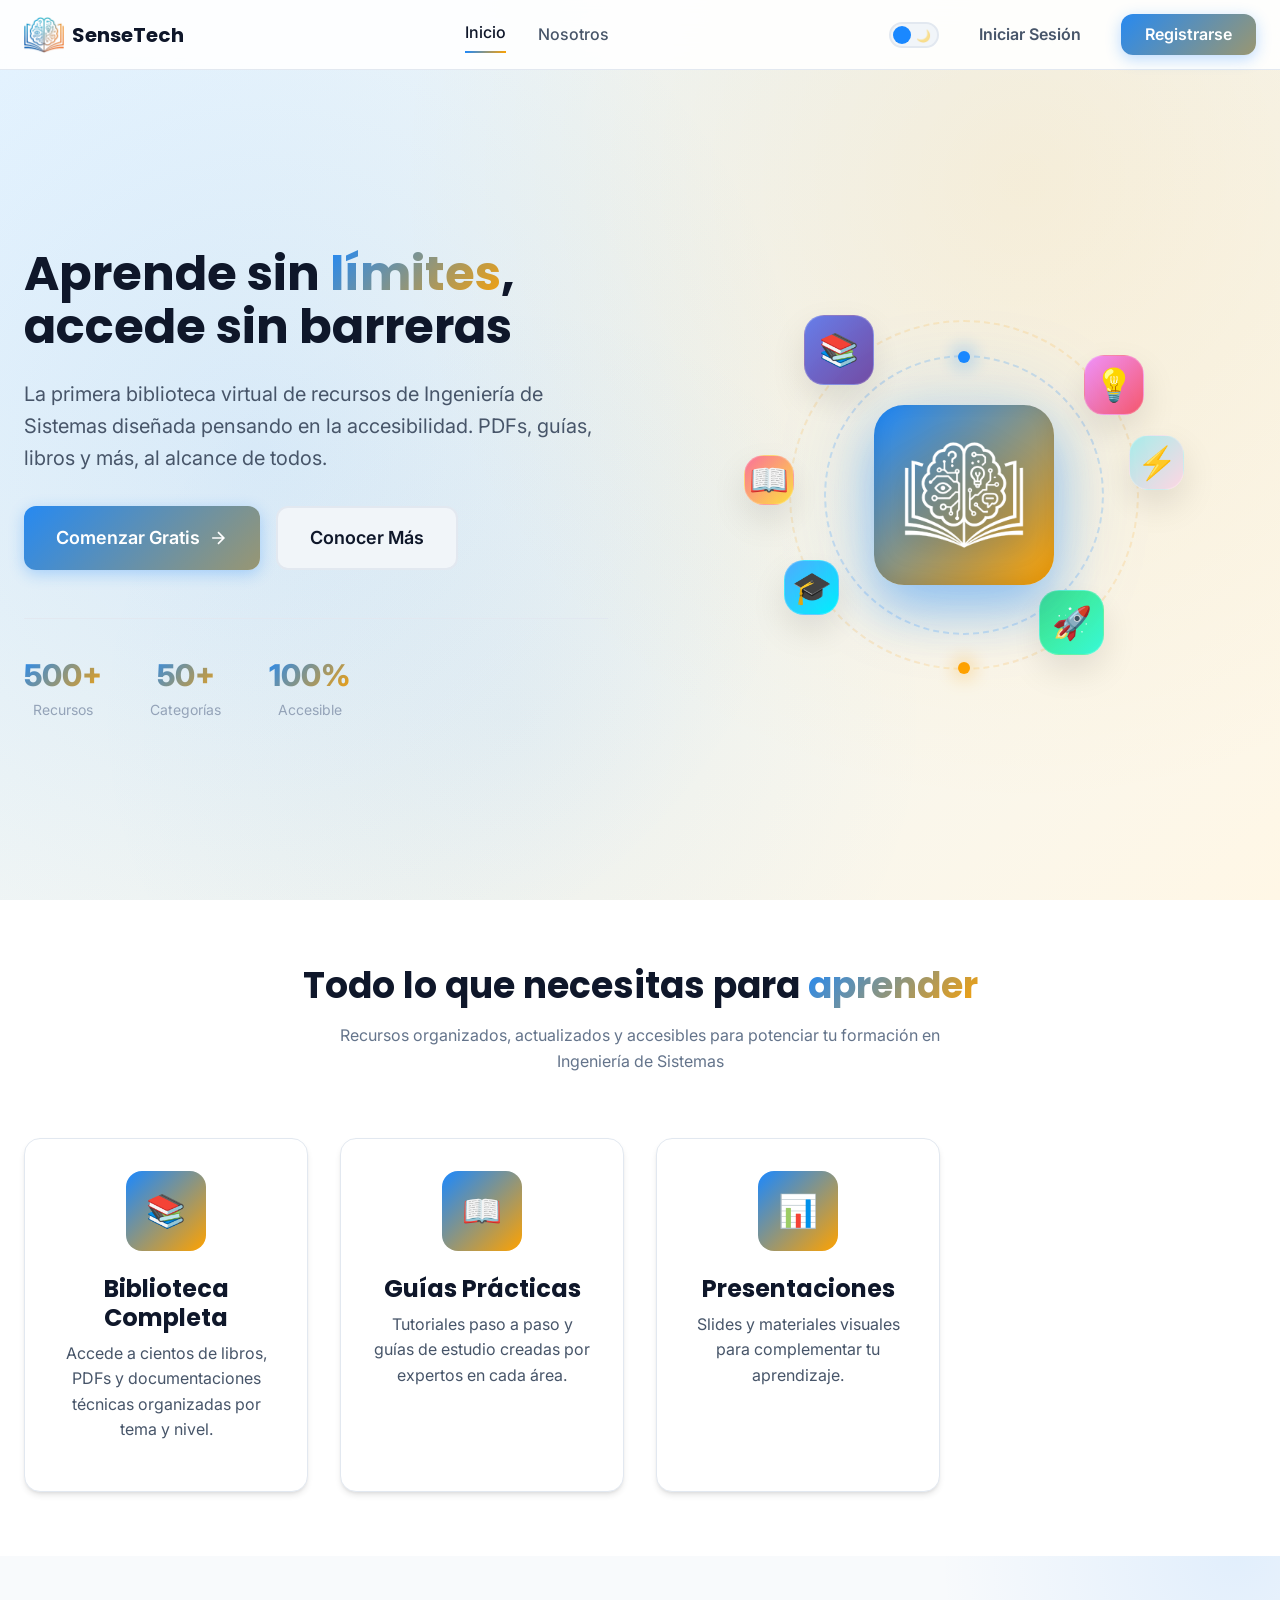
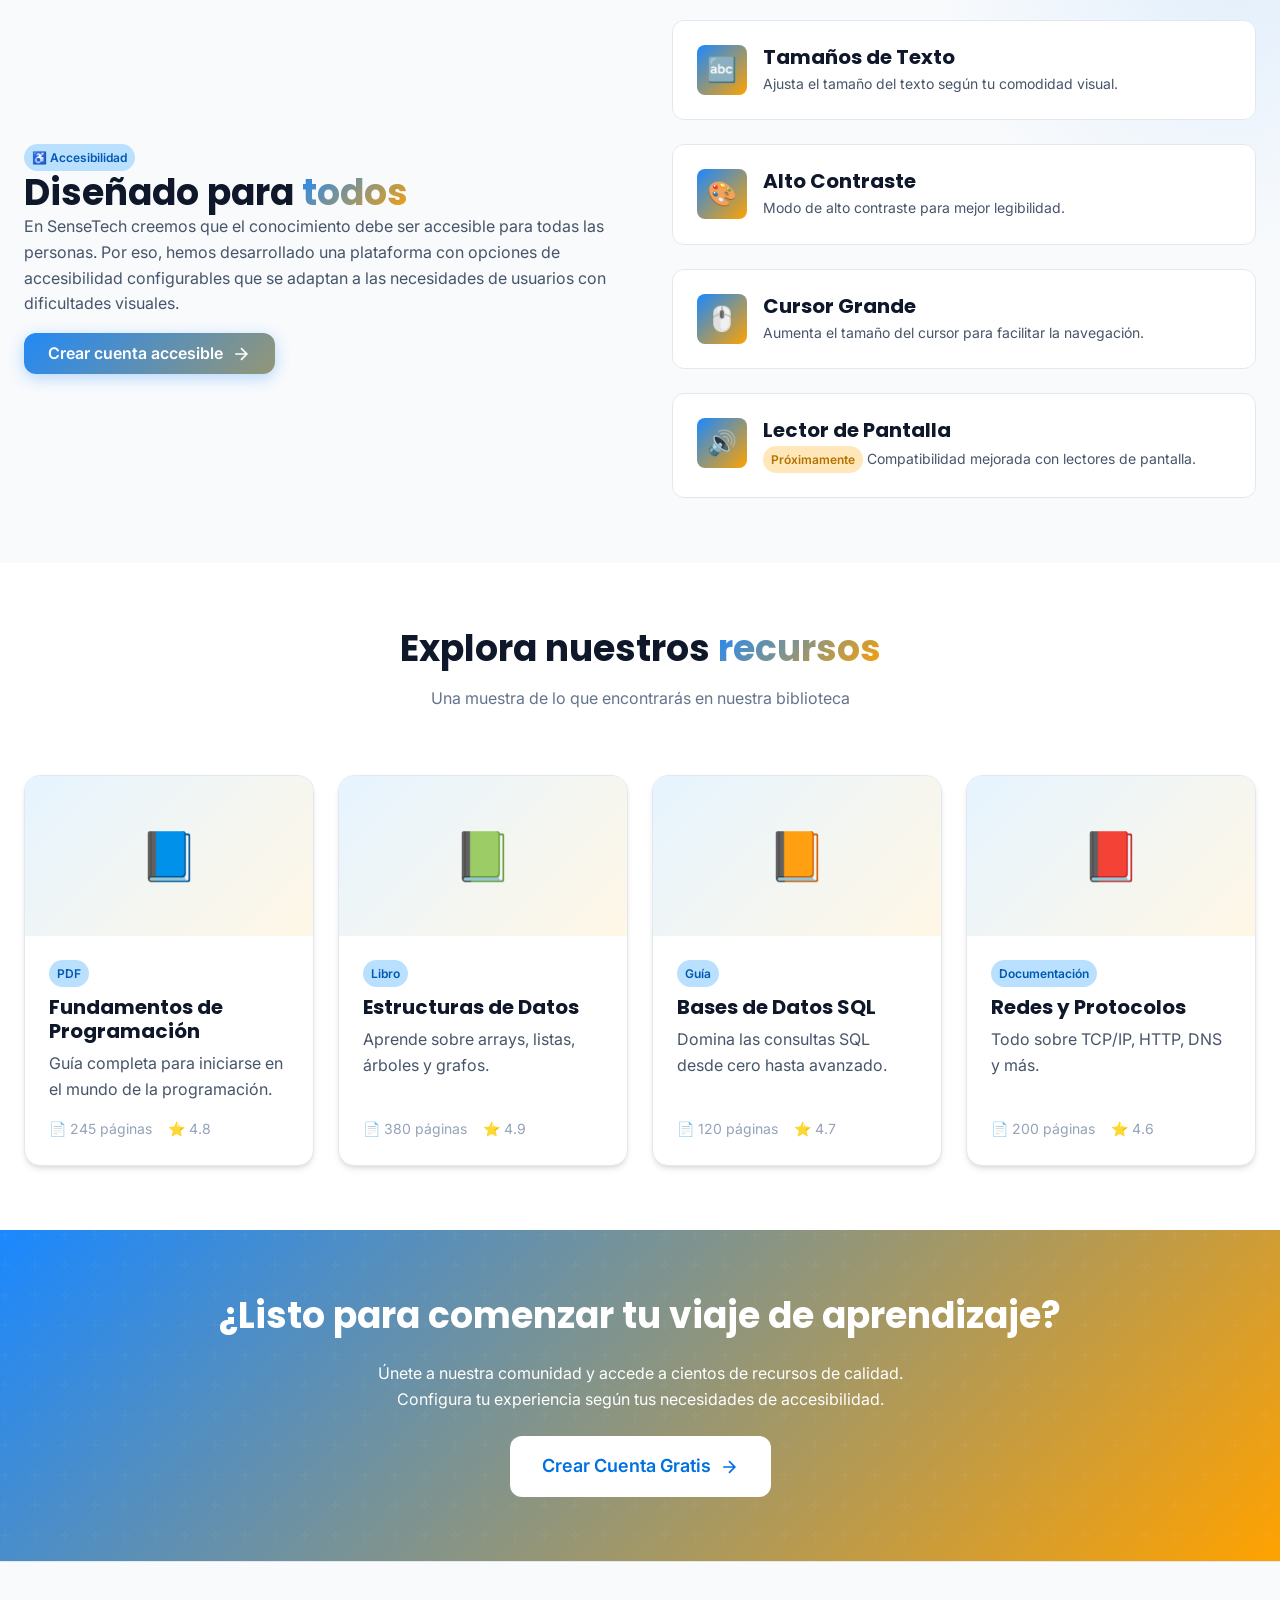
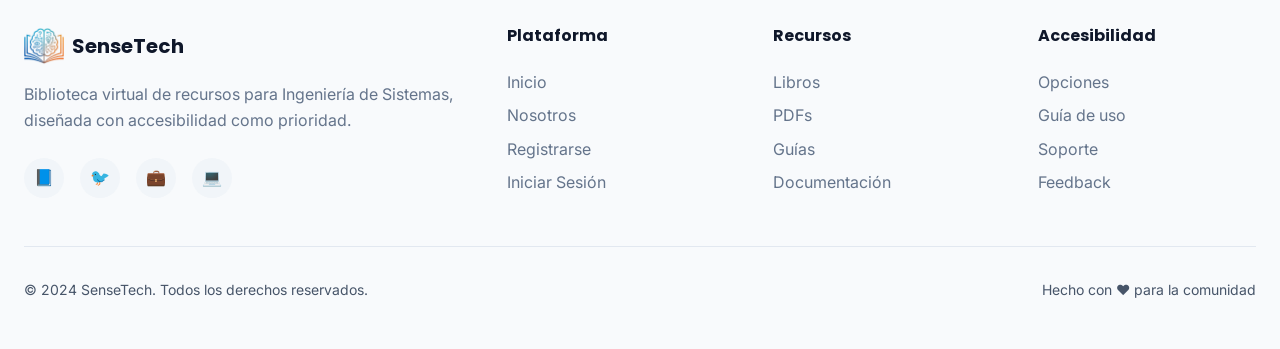
==== index.html @ a90701b6 "Opa" ====
<!DOCTYPE html>
<html lang="es" data-theme="light">
<head>
  <meta charset="UTF-8">
  <meta name="viewport" content="width=device-width, initial-scale=1.0">
  <meta name="description" content="SenseTech - Biblioteca virtual de recursos para Ingeniería de Sistemas con enfoque en accesibilidad">
  <title>SenseTech - Biblioteca Virtual Accesible</title>
  <link rel="icon" type="image/png" href="icon.png">
  <link rel="stylesheet" href="css/variables.css">
  <link rel="stylesheet" href="css/base.css">
  <link rel="stylesheet" href="css/components.css">
  <link rel="stylesheet" href="css/navbar.css">
  <link rel="stylesheet" href="css/animations.css">
  <link rel="stylesheet" href="css/pages.css">
</head>
<body>
  <!-- Skip Link for Accessibility -->
  <a href="#main-content" class="skip-link">Saltar al contenido principal</a>

  <!-- Navbar -->
  <nav class="navbar" role="navigation" aria-label="Navegación principal">
    <div class="navbar-container">
      <a href="index.html" class="navbar-brand">
        <img src="icon.png" alt="SenseTech Logo">
        <span>SenseTech</span>
      </a>

      <div class="navbar-nav">
        <a href="index.html" class="nav-link active">Inicio</a>
        <a href="about.html" class="nav-link">Nosotros</a>
      </div>

      <div class="navbar-actions">
        <button class="theme-toggle" aria-label="Cambiar tema" title="Cambiar tema">
          <span class="sun-icon">☀️</span>
          <span class="moon-icon">🌙</span>
          <div class="theme-toggle-thumb"></div>
        </button>
        <a href="login.html" class="btn btn-ghost">Iniciar Sesión</a>
        <a href="signup.html" class="btn btn-primary">Registrarse</a>
      </div>

      <button class="mobile-menu-toggle" aria-label="Menú" aria-expanded="false">
        <span></span>
        <span></span>
        <span></span>
      </button>
    </div>
  </nav>

  <!-- Mobile Navigation -->
  <div class="mobile-nav" aria-hidden="true">
    <a href="index.html" class="nav-link active">Inicio</a>
    <a href="about.html" class="nav-link">Nosotros</a>
    <div class="theme-toggle-wrapper">
      <span>Tema</span>
      <button class="theme-toggle" aria-label="Cambiar tema">
        <span class="sun-icon">☀️</span>
        <span class="moon-icon">🌙</span>
        <div class="theme-toggle-thumb"></div>
      </button>
    </div>
    <div class="navbar-actions">
      <a href="login.html" class="btn btn-secondary">Iniciar Sesión</a>
      <a href="signup.html" class="btn btn-primary">Registrarse</a>
    </div>
  </div>

  <!-- Main Content -->
  <main id="main-content">
    <!-- Hero Section -->
    <section class="hero">
      <div class="hero-bg"></div>
      <div class="hero-pattern"></div>
      <div class="container">
        <div class="hero-content">
          <div class="hero-text" data-animate="fade-right" >
            <h1>
              Aprende sin <span class="gradient-text">límites</span>,
              <br>accede sin barreras
            </h1>
            <p class="subtitle">
              La primera biblioteca virtual de recursos de Ingeniería de Sistemas 
              diseñada pensando en la accesibilidad. PDFs, guías, libros y más, 
              al alcance de todos.
            </p>
            <div class="hero-buttons">
              <a href="signup.html" class="btn btn-primary btn-lg">
                Comenzar Gratis
                <svg width="20" height="20" viewBox="0 0 24 24" fill="none" stroke="currentColor" stroke-width="2">
                  <path d="M5 12h14M12 5l7 7-7 7"/>
                </svg>
              </a>
              <a href="about.html" class="btn btn-secondary btn-lg">
                Conocer Más
              </a>
            </div>
            <div class="hero-stats">
              <div class="stat-item" data-animate="fade-up" data-delay="200">
                <div class="stat-number">500+</div>
                <div class="stat-label">Recursos</div>
              </div>
              <div class="stat-item" data-animate="fade-up" data-delay="300">
                <div class="stat-number">50+</div>
                <div class="stat-label">Categorías</div>
              </div>
              <div class="stat-item" data-animate="fade-up" data-delay="400">
                <div class="stat-number">100%</div>
                <div class="stat-label">Accesible</div>
              </div>
            </div>
          </div>
          <div class="hero-image" data-animate="fade-left" style="padding-top: 20px;">
            <!-- Modern 3D Hero Visual -->
            <div class="hero-visual">
              <!-- Orbit Rings -->
              <div class="orbit-ring ring-1">
                <div class="orbit-dot"></div>
              </div>
              <div class="orbit-ring ring-2">
                <div class="orbit-dot"></div>
              </div>
              
              <!-- Floating Elements -->
              <div class="floating-element el-1">📚</div>
              <div class="floating-element el-2">💡</div>
              <div class="floating-element el-3">🎓</div>
              <div class="floating-element el-4">🚀</div>
              <div class="floating-element el-5">📖</div>
              <div class="floating-element el-6">⚡</div>
              
              <!-- Central Element -->
              <div class="hero-center">
                <img src="icon.png" alt="SenseTech">
              </div>
            </div>
          </div>
        </div>
      </div>
    </section>

    <!-- Features Section -->
    <section id="features" class="section" data-section-animate>
      <div class="container">
        <div class="section-header" data-animate="fade-up">
          <h2>Todo lo que necesitas para <span class="gradient-text">aprender</span></h2>
          <p>Recursos organizados, actualizados y accesibles para potenciar tu formación en Ingeniería de Sistemas</p>
        </div>

        <div class="features-grid">
          <div class="card feature-card hover-lift" data-animate="fade-up" data-delay="100">
            <div class="icon-wrapper">📚</div>
            <h4>Biblioteca Completa</h4>
            <p>Accede a cientos de libros, PDFs y documentaciones técnicas organizadas por tema y nivel.</p>
          </div>

          <div class="card feature-card hover-lift" data-animate="fade-up" data-delay="200">
            <div class="icon-wrapper">📖</div>
            <h4>Guías Prácticas</h4>
            <p>Tutoriales paso a paso y guías de estudio creadas por expertos en cada área.</p>
          </div>

          <div class="card feature-card hover-lift" data-animate="fade-up" data-delay="400">
            <div class="icon-wrapper">📊</div>
            <h4>Presentaciones</h4>
            <p>Slides y materiales visuales para complementar tu aprendizaje.</p>
          </div>

          <div class="card feature-card hover-lift" data-animate="fade-up" data-delay="600">
            <div class="icon-wrapper">💾</div>
            <h4>Guarda tu Progreso</h4>
            <p>Marca tus recursos favoritos y continúa donde lo dejaste.</p>
          </div>
        </div>
      </div>
    </section>

    <!-- Accessibility Section -->
    <section id="accessibility" class="section accessibility-section" data-section-animate>
      <div class="container">
        <div class="accessibility-content">
          <div class="accessibility-text" data-animate="fade-right">
            <span class="badge badge-primary">♿ Accesibilidad</span>
            <h2>Diseñado para <span class="gradient-text">todos</span></h2>
            <p>
              En SenseTech creemos que el conocimiento debe ser accesible para todas las personas. 
              Por eso, hemos desarrollado una plataforma con opciones de accesibilidad configurables 
              que se adaptan a las necesidades de usuarios con dificultades visuales.
            </p>
            <a href="signup.html" class="btn btn-primary">
              Crear cuenta accesible
              <svg width="20" height="20" viewBox="0 0 24 24" fill="none" stroke="currentColor" stroke-width="2">
                <path d="M5 12h14M12 5l7 7-7 7"/>
              </svg>
            </a>
          </div>

          <div class="accessibility-features" data-animate="fade-left">
            <div class="accessibility-feature">
              <div class="feature-icon">🔤</div>
              <div>
                <h5>Tamaños de Texto</h5>
                <p>Ajusta el tamaño del texto según tu comodidad visual.</p>
              </div>
            </div>

            <div class="accessibility-feature">
              <div class="feature-icon">🎨</div>
              <div>
                <h5>Alto Contraste</h5>
                <p>Modo de alto contraste para mejor legibilidad.</p>
              </div>
            </div>

            <div class="accessibility-feature">
              <div class="feature-icon">🖱️</div>
              <div>
                <h5>Cursor Grande</h5>
                <p>Aumenta el tamaño del cursor para facilitar la navegación.</p>
              </div>
            </div>

            <div class="accessibility-feature">
              <div class="feature-icon">🔊</div>
              <div>
                <h5>Lector de Pantalla</h5>
                <p><span class="badge badge-coming-soon">Próximamente</span> Compatibilidad mejorada con lectores de pantalla.</p>
              </div>
            </div>
          </div>
        </div>
      </div>
    </section>

    <!-- Resources Preview -->
    <section class="section" data-section-animate>
      <div class="container">
        <div class="section-header" data-animate="fade-up">
          <h2>Explora nuestros <span class="gradient-text">recursos</span></h2>
          <p>Una muestra de lo que encontrarás en nuestra biblioteca</p>
        </div>

        <div class="resources-grid">
          <div class="card resource-card hover-lift" data-animate="fade-up" data-delay="100">
            <div class="resource-image">📘</div>
            <div class="resource-content">
              <span class="resource-type">PDF</span>
              <h5>Fundamentos de Programación</h5>
              <p>Guía completa para iniciarse en el mundo de la programación.</p>
              <div class="resource-meta">
                <span>📄 245 páginas</span>
                <span>⭐ 4.8</span>
              </div>
            </div>
          </div>

          <div class="card resource-card hover-lift" data-animate="fade-up" data-delay="200">
            <div class="resource-image">📗</div>
            <div class="resource-content">
              <span class="resource-type">Libro</span>
              <h5>Estructuras de Datos</h5>
              <p>Aprende sobre arrays, listas, árboles y grafos.</p>
              <div class="resource-meta">
                <span>📄 380 páginas</span>
                <span>⭐ 4.9</span>
              </div>
            </div>
          </div>

          <div class="card resource-card hover-lift" data-animate="fade-up" data-delay="300">
            <div class="resource-image">📙</div>
            <div class="resource-content">
              <span class="resource-type">Guía</span>
              <h5>Bases de Datos SQL</h5>
              <p>Domina las consultas SQL desde cero hasta avanzado.</p>
              <div class="resource-meta">
                <span>📄 120 páginas</span>
                <span>⭐ 4.7</span>
              </div>
            </div>
          </div>

          <div class="card resource-card hover-lift" data-animate="fade-up" data-delay="400">
            <div class="resource-image">📕</div>
            <div class="resource-content">
              <span class="resource-type">Documentación</span>
              <h5>Redes y Protocolos</h5>
              <p>Todo sobre TCP/IP, HTTP, DNS y más.</p>
              <div class="resource-meta">
                <span>📄 200 páginas</span>
                <span>⭐ 4.6</span>
              </div>
            </div>
          </div>
        </div>
      </div>
    </section>

    <!-- CTA Section -->
    <section class="section cta-section" data-section-animate>
      <div class="container" data-animate="scale">
        <h2>¿Listo para comenzar tu viaje de aprendizaje?</h2>
        <p style="max-width: 600px; margin: var(--space-lg) auto;">
          Únete a nuestra comunidad y accede a cientos de recursos de calidad. 
          Configura tu experiencia según tus necesidades de accesibilidad.
        </p>
        <a href="signup.html" class="btn btn-lg" style="background: white; color: var(--primary-600);">
          Crear Cuenta Gratis
          <svg width="20" height="20" viewBox="0 0 24 24" fill="none" stroke="currentColor" stroke-width="2">
            <path d="M5 12h14M12 5l7 7-7 7"/>
          </svg>
        </a>
      </div>
    </section>
  </main>

  <!-- Footer -->
  <footer class="footer">
    <div class="container">
      <div class="footer-grid">
        <div class="footer-about">
          <div class="footer-brand">
            <img src="icon.png" alt="SenseTech">
            <span>SenseTech</span>
          </div>
          <p class="footer-description">
            Biblioteca virtual de recursos para Ingeniería de Sistemas, 
            diseñada con accesibilidad como prioridad.
          </p>
          <div class="social-links">
            <a href="#" aria-label="Facebook">📘</a>
            <a href="#" aria-label="Twitter">🐦</a>
            <a href="#" aria-label="LinkedIn">💼</a>
            <a href="#" aria-label="GitHub">💻</a>
          </div>
        </div>

        <div>
          <h5>Plataforma</h5>
          <div class="footer-links">
            <a href="index.html">Inicio</a>
            <a href="about.html">Nosotros</a>
            <a href="signup.html">Registrarse</a>
            <a href="login.html">Iniciar Sesión</a>
          </div>
        </div>

        <div>
          <h5>Recursos</h5>
          <div class="footer-links">
            <a href="#">Libros</a>
            <a href="#">PDFs</a>
            <a href="#">Guías</a>
            <a href="#">Documentación</a>
          </div>
        </div>

        <div>
          <h5>Accesibilidad</h5>
          <div class="footer-links">
            <a href="#">Opciones</a>
            <a href="#">Guía de uso</a>
            <a href="#">Soporte</a>
            <a href="#">Feedback</a>
          </div>
        </div>
      </div>

      <div class="footer-bottom">
        <p>&copy; 2024 SenseTech. Todos los derechos reservados.</p>
        <p>Hecho con ❤️ para la comunidad</p>
      </div>
    </div>
  </footer>

  <script src="js/main.js"></script>
</body>
</html>
---- css/variables.css ----
/* ========================================
   SenseTech - CSS Variables & Theme System
   ======================================== */

:root {
  /* Primary Colors */
  --primary-50: #e6f4ff;
  --primary-100: #bae0ff;
  --primary-200: #8dcaff;
  --primary-300: #5fb3ff;
  --primary-400: #3a9eff;
  --primary-500: #1a88ff;
  --primary-600: #0070e0;
  --primary-700: #0058b0;
  --primary-800: #004080;
  --primary-900: #002850;

  /* Secondary Colors - Orange/Amber */
  --secondary-50: #fff7e6;
  --secondary-100: #ffe7ba;
  --secondary-200: #ffd68a;
  --secondary-300: #ffc45a;
  --secondary-400: #ffb32a;
  --secondary-500: #ffa200;
  --secondary-600: #d98a00;
  --secondary-700: #b37200;
  --secondary-800: #8c5a00;
  --secondary-900: #664200;

  /* Neutral Colors */
  --gray-50: #f8fafc;
  --gray-100: #f1f5f9;
  --gray-200: #e2e8f0;
  --gray-300: #cbd5e1;
  --gray-400: #94a3b8;
  --gray-500: #64748b;
  --gray-600: #475569;
  --gray-700: #334155;
  --gray-800: #1e293b;
  --gray-900: #0f172a;

  /* Success, Warning, Error */
  --success-500: #22c55e;
  --success-600: #16a34a;
  --warning-500: #f59e0b;
  --warning-600: #d97706;
  --error-500: #ef4444;
  --error-600: #dc2626;

  /* Spacing */
  --space-xs: 0.25rem;
  --space-sm: 0.5rem;
  --space-md: 1rem;
  --space-lg: 1.5rem;
  --space-xl: 2rem;
  --space-2xl: 3rem;
  --space-3xl: 4rem;

  /* Border Radius */
  --radius-sm: 0.375rem;
  --radius-md: 0.5rem;
  --radius-lg: 0.75rem;
  --radius-xl: 1rem;
  --radius-2xl: 1.5rem;
  --radius-full: 9999px;

  /* Shadows */
  --shadow-sm: 0 1px 2px 0 rgb(0 0 0 / 0.05);
  --shadow-md: 0 4px 6px -1px rgb(0 0 0 / 0.1), 0 2px 4px -2px rgb(0 0 0 / 0.1);
  --shadow-lg: 0 10px 15px -3px rgb(0 0 0 / 0.1), 0 4px 6px -4px rgb(0 0 0 / 0.1);
  --shadow-xl: 0 20px 25px -5px rgb(0 0 0 / 0.1), 0 8px 10px -6px rgb(0 0 0 / 0.1);
  --shadow-glow: 0 0 20px rgba(26, 136, 255, 0.3);

  /* Transitions */
  --transition-fast: 150ms ease;
  --transition-base: 250ms ease;
  --transition-slow: 350ms ease;
  --transition-bounce: 500ms cubic-bezier(0.68, -0.55, 0.265, 1.55);

  /* Font Sizes */
  --text-xs: 0.75rem;
  --text-sm: 0.875rem;
  --text-base: 1rem;
  --text-lg: 1.125rem;
  --text-xl: 1.25rem;
  --text-2xl: 1.5rem;
  --text-3xl: 1.875rem;
  --text-4xl: 2.25rem;
  --text-5xl: 3rem;
  --text-6xl: 3.75rem;

  /* Z-Index */
  --z-dropdown: 100;
  --z-sticky: 200;
  --z-modal: 300;
  --z-tooltip: 400;
}

/* Light Theme (Default) */
[data-theme="light"] {
  --bg-primary: #ffffff;
  --bg-secondary: #f8fafc;
  --bg-tertiary: #f1f5f9;
  --bg-card: #ffffff;
  --bg-elevated: #ffffff;
  
  --text-primary: #0f172a;
  --text-secondary: #475569;
  --text-tertiary: #64748b;
  --text-muted: #94a3b8;
  --text-inverse: #ffffff;
  
  --border-color: #e2e8f0;
  --border-hover: #cbd5e1;
  
  --accent-primary: var(--primary-500);
  --accent-secondary: var(--secondary-500);
  
  --navbar-bg: rgba(255, 255, 255, 0.9);
  --card-shadow: var(--shadow-md);
  
  --gradient-hero: linear-gradient(135deg, #e6f4ff 0%, #fff7e6 100%);
  --gradient-accent: linear-gradient(135deg, var(--primary-500) 0%, var(--secondary-500) 100%);
}

/* Dark Theme */
[data-theme="dark"] {
  --bg-primary: #0f172a;
  --bg-secondary: #1e293b;
  --bg-tertiary: #334155;
  --bg-card: #1e293b;
  --bg-elevated: #334155;
  
  --text-primary: #f8fafc;
  --text-secondary: #cbd5e1;
  --text-tertiary: #94a3b8;
  --text-muted: #64748b;
  --text-inverse: #0f172a;
  
  --border-color: #334155;
  --border-hover: #475569;
  
  --accent-primary: var(--primary-400);
  --accent-secondary: var(--secondary-400);
  
  --navbar-bg: rgba(15, 23, 42, 0.95);
  --card-shadow: 0 4px 6px -1px rgb(0 0 0 / 0.3), 0 2px 4px -2px rgb(0 0 0 / 0.3);
  
  --gradient-hero: linear-gradient(135deg, #1e293b 0%, #0f172a 100%);
  --gradient-accent: linear-gradient(135deg, var(--primary-400) 0%, var(--secondary-400) 100%);
}

/* High Contrast Mode */
[data-high-contrast="true"] {
  --text-primary: #000000 !important;
  --text-secondary: #1a1a1a !important;
  --bg-primary: #ffffff !important;
  --bg-secondary: #f0f0f0 !important;
  --border-color: #000000 !important;
  --accent-primary: #0000cc !important;
}

[data-theme="dark"][data-high-contrast="true"] {
  --text-primary: #ffffff !important;
  --text-secondary: #f0f0f0 !important;
  --bg-primary: #000000 !important;
  --bg-secondary: #1a1a1a !important;
  --border-color: #ffffff !important;
  --accent-primary: #66b3ff !important;
}

/* Text Size Modifiers */
[data-text-size="small"] {
  font-size: 14px;
}

[data-text-size="medium"] {
  font-size: 16px;
}

[data-text-size="large"] {
  font-size: 18px;
}

[data-text-size="extra-large"] {
  font-size: 20px;
}

/* Large Cursor */
[data-large-cursor="true"] * {
  cursor: url('data:image/svg+xml,<svg xmlns="http://www.w3.org/2000/svg" width="32" height="32" viewBox="0 0 32 32"><path fill="%23000" stroke="%23fff" stroke-width="1" d="M4 4l20 8-8 4-4 8z"/></svg>') 4 4, auto !important;
}

[data-large-cursor="true"] a,
[data-large-cursor="true"] button,
[data-large-cursor="true"] [role="button"] {
  cursor: url('data:image/svg+xml,<svg xmlns="http://www.w3.org/2000/svg" width="32" height="32" viewBox="0 0 32 32"><path fill="%23000" stroke="%23fff" stroke-width="1" d="M10 6v20l4-4h8z"/></svg>') 10 6, pointer !important;
}
---- css/base.css ----
/* ========================================
   SenseTech - Base Styles & Reset
   ======================================== */

@import url('https://fonts.googleapis.com/css2?family=Inter:wght@300;400;500;600;700;800&family=Poppins:wght@400;500;600;700;800&display=swap');

*, *::before, *::after {
  box-sizing: border-box;
  margin: 0;
  padding: 0;
}

html {
  scroll-behavior: smooth;
  -webkit-text-size-adjust: 100%;
}

body {
  font-family: 'Inter', -apple-system, BlinkMacSystemFont, 'Segoe UI', Roboto, sans-serif;
  background-color: var(--bg-primary);
  color: var(--text-primary);
  line-height: 1.6;
  min-height: 100vh;
  transition: background-color var(--transition-base), color var(--transition-base);
  overflow-x: hidden;
}

h1, h2, h3, h4, h5, h6 {
  font-family: 'Poppins', sans-serif;
  font-weight: 700;
  line-height: 1.2;
  color: var(--text-primary);
}

h1 { font-size: var(--text-5xl); }
h2 { font-size: var(--text-4xl); }
h3 { font-size: var(--text-3xl); }
h4 { font-size: var(--text-2xl); }
h5 { font-size: var(--text-xl); }
h6 { font-size: var(--text-lg); }

p {
  color: var(--text-secondary);
  margin-bottom: var(--space-md);
}

a {
  color: var(--accent-primary);
  text-decoration: none;
  transition: color var(--transition-fast);
}

a:hover {
  color: var(--primary-600);
}

img {
  max-width: 100%;
  height: auto;
  display: block;
}

button {
  font-family: inherit;
  cursor: pointer;
  border: none;
  background: none;
}

input, textarea, select {
  font-family: inherit;
  font-size: inherit;
}

ul, ol {
  list-style: none;
}

/* Focus Styles for Accessibility */
:focus-visible {
  outline: 3px solid var(--accent-primary);
  outline-offset: 2px;
}

/* Skip Link for Accessibility */
.skip-link {
  position: absolute;
  top: -100%;
  left: 50%;
  transform: translateX(-50%);
  background: var(--accent-primary);
  color: var(--text-inverse);
  padding: var(--space-sm) var(--space-lg);
  border-radius: var(--radius-md);
  z-index: 9999;
  transition: top var(--transition-fast);
}

.skip-link:focus {
  top: var(--space-md);
}

/* Container */
.container {
  width: 100%;
  max-width: 1280px;
  margin: 0 auto;
  padding: 0 var(--space-lg);
}

.container-sm {
  max-width: 640px;
}

.container-md {
  max-width: 768px;
}

.container-lg {
  max-width: 1024px;
}

/* Section Spacing */
.section {
  padding: var(--space-3xl) 0;
}

.section-header {
  text-align: center;
  margin-bottom: var(--space-3xl);
}

.section-header h2 {
  margin-bottom: var(--space-md);
}

.section-header p {
  max-width: 600px;
  margin: 0 auto;
  color: var(--text-tertiary);
}

/* Gradient Text */
.gradient-text {
  background: var(--gradient-accent);
  -webkit-background-clip: text;
  -webkit-text-fill-color: transparent;
  background-clip: text;
}

/* Screen Reader Only */
.sr-only {
  position: absolute;
  width: 1px;
  height: 1px;
  padding: 0;
  margin: -1px;
  overflow: hidden;
  clip: rect(0, 0, 0, 0);
  white-space: nowrap;
  border: 0;
}

/* Selection */
::selection {
  background: var(--primary-200);
  color: var(--primary-900);
}

[data-theme="dark"] ::selection {
  background: var(--primary-700);
  color: var(--primary-100);
}

/* Scrollbar */
::-webkit-scrollbar {
  width: 10px;
  height: 10px;
}

::-webkit-scrollbar-track {
  background: var(--bg-secondary);
}

::-webkit-scrollbar-thumb {
  background: var(--gray-400);
  border-radius: var(--radius-full);
}

::-webkit-scrollbar-thumb:hover {
  background: var(--gray-500);
}

/* Responsive Typography */
@media (max-width: 768px) {
  h1 { font-size: var(--text-4xl); }
  h2 { font-size: var(--text-3xl); }
  h3 { font-size: var(--text-2xl); }
  h4 { font-size: var(--text-xl); }
  
  .section {
    padding: var(--space-2xl) 0;
  }
}

@media (max-width: 480px) {
  h1 { font-size: var(--text-3xl); }
  h2 { font-size: var(--text-2xl); }
  h3 { font-size: var(--text-xl); }
  
  .container {
    padding: 0 var(--space-md);
  }
}
---- css/components.css ----
/* ========================================
   SenseTech - UI Components
   ======================================== */

/* ===== BUTTONS ===== */
.btn {
  display: inline-flex;
  align-items: center;
  justify-content: center;
  gap: var(--space-sm);
  padding: var(--space-sm) var(--space-lg);
  font-size: var(--text-base);
  font-weight: 600;
  border-radius: var(--radius-lg);
  transition: all 0.3s ease;
  position: relative;
  overflow: hidden;
}

.btn::before {
  content: '';
  position: absolute;
  top: 50%;
  left: 50%;
  width: 0;
  height: 0;
  background: rgba(255, 255, 255, 0.2);
  border-radius: 50%;
  transform: translate(-50%, -50%);
  transition: width 0.6s, height 0.6s;
}

.btn:hover::before {
  width: 300px;
  height: 300px;
}

.btn-primary {
  background: var(--gradient-accent);
  color: white;
  box-shadow: 0 4px 15px rgba(26, 136, 255, 0.3);
  background-size: 200% 200%;
  background-position: 0% 50%;
}

.btn-primary:hover {
  transform: translateY(-3px);
  box-shadow: 0 8px 20px rgba(26, 136, 255, 0.4);
}

.btn-secondary {
  background: var(--bg-tertiary);
  color: var(--text-primary);
  border: 2px solid var(--border-color);
}

.btn-secondary:hover {
  border-color: var(--accent-primary);
  color: var(--accent-primary);
  background: var(--bg-secondary);
  transform: translateY(-3px);
  box-shadow: 0 8px 20px rgba(0, 0, 0, 0.1);
}

.btn-outline {
  background: transparent;
  color: var(--accent-primary);
  border: 2px solid var(--accent-primary);
}

.btn-outline:hover {
  background: var(--accent-primary);
  color: white;
  transform: translateY(-3px);
  box-shadow: 0 8px 20px rgba(26, 136, 255, 0.3);
}

.btn-ghost {
  background: transparent;
  color: var(--text-secondary);
}

.btn-ghost:hover {
  background: var(--bg-tertiary);
  color: var(--text-primary);
  transform: translateY(-2px);
}

.btn-lg {
  padding: var(--space-md) var(--space-xl);
  font-size: var(--text-lg);
}

.btn-sm {
  padding: var(--space-xs) var(--space-md);
  font-size: var(--text-sm);
}

.btn-icon {
  width: 44px;
  height: 44px;
  padding: 0;
  border-radius: var(--radius-full);
}

/* ===== CARDS ===== */
.card {
  background: var(--bg-card);
  border-radius: var(--radius-xl);
  border: 1px solid var(--border-color);
  box-shadow: var(--card-shadow);
  overflow: hidden;
  transition: all 0.3s ease;
}

.card:hover {
  transform: translateY(-6px);
  box-shadow: var(--shadow-xl);
  border-color: var(--accent-primary);
}

.card-body {
  padding: var(--space-lg);
}

.card-header {
  padding: var(--space-lg);
  border-bottom: 1px solid var(--border-color);
}

.card-footer {
  padding: var(--space-lg);
  border-top: 1px solid var(--border-color);
  background: var(--bg-secondary);
}

/* Feature Card */
.feature-card {
  text-align: center;
  padding: var(--space-xl);
}

.feature-card .icon-wrapper {
  width: 80px;
  height: 80px;
  margin: 0 auto var(--space-lg);
  background: var(--gradient-accent);
  border-radius: var(--radius-xl);
  display: flex;
  align-items: center;
  justify-content: center;
  font-size: 2rem;
  color: white;
  transition: transform var(--transition-bounce);
}

.feature-card:hover .icon-wrapper {
  transform: scale(1.15) rotate(8deg);
  box-shadow: 0 10px 30px rgba(26, 136, 255, 0.4);
}

.feature-card h4 {
  margin-bottom: var(--space-sm);
}

/* Resource Card */
.resource-card {
  display: flex;
  flex-direction: column;
}

.resource-card .resource-image {
  height: 160px;
  background: var(--gradient-hero);
  display: flex;
  align-items: center;
  justify-content: center;
  font-size: 3rem;
}

.resource-card .resource-content {
  padding: var(--space-lg);
  flex: 1;
  display: flex;
  flex-direction: column;
}

.resource-card .resource-type {
  display: inline-block;
  padding: var(--space-xs) var(--space-sm);
  background: var(--primary-100);
  color: var(--primary-700);
  font-size: var(--text-xs);
  font-weight: 600;
  border-radius: var(--radius-full);
  margin-bottom: var(--space-sm);
  width: fit-content;
}

[data-theme="dark"] .resource-card .resource-type {
  background: var(--primary-900);
  color: var(--primary-300);
}

.resource-card h5 {
  margin-bottom: var(--space-sm);
}

.resource-card .resource-meta {
  margin-top: auto;
  display: flex;
  align-items: center;
  gap: var(--space-md);
  color: var(--text-muted);
  font-size: var(--text-sm);
}

/* ===== FORMS ===== */
.form-group {
  margin-bottom: var(--space-lg);
}

.form-label {
  display: block;
  margin-bottom: var(--space-sm);
  font-weight: 500;
  color: var(--text-primary);
}

.form-input {
  width: 100%;
  padding: var(--space-md);
  background: var(--bg-secondary);
  border: 2px solid var(--border-color);
  border-radius: var(--radius-lg);
  color: var(--text-primary);
  font-size: var(--text-base);
  transition: all var(--transition-fast);
}

.form-input:focus {
  outline: none;
  border-color: var(--accent-primary);
  box-shadow: 0 0 0 4px rgba(26, 136, 255, 0.1);
}

.form-input::placeholder {
  color: var(--text-muted);
}

.form-input.error {
  border-color: var(--error-500);
}

.form-error {
  color: var(--error-500);
  font-size: var(--text-sm);
  margin-top: var(--space-xs);
  display: flex;
  align-items: center;
  gap: var(--space-xs);
}

.form-success {
  color: var(--success-500);
  font-size: var(--text-sm);
  margin-top: var(--space-xs);
}

/* Password Input */
.password-wrapper {
  position: relative;
}

.password-toggle {
  position: absolute;
  right: var(--space-md);
  top: 50%;
  transform: translateY(-50%);
  color: var(--text-muted);
  cursor: pointer;
  transition: color var(--transition-fast);
}

.password-toggle:hover {
  color: var(--text-primary);
}

/* Checkbox & Radio */
.form-check {
  display: flex;
  align-items: flex-start;
  gap: var(--space-sm);
  cursor: pointer;
}

.form-check input {
  width: 20px;
  height: 20px;
  accent-color: var(--accent-primary);
  cursor: pointer;
}

.form-check label {
  cursor: pointer;
  color: var(--text-secondary);
}

/* Toggle Switch */
.toggle-switch {
  position: relative;
  width: 52px;
  height: 28px;
}

.toggle-switch input {
  opacity: 0;
  width: 0;
  height: 0;
}

.toggle-slider {
  position: absolute;
  cursor: pointer;
  top: 0;
  left: 0;
  right: 0;
  bottom: 0;
  background: var(--gray-300);
  border-radius: var(--radius-full);
  transition: var(--transition-base);
}

.toggle-slider::before {
  content: '';
  position: absolute;
  height: 22px;
  width: 22px;
  left: 3px;
  bottom: 3px;
  background: white;
  border-radius: 50%;
  transition: var(--transition-base);
  box-shadow: var(--shadow-sm);
}

.toggle-switch input:checked + .toggle-slider {
  background: var(--accent-primary);
}

.toggle-switch input:checked + .toggle-slider::before {
  transform: translateX(24px);
}

/* ===== BADGES ===== */
.badge {
  display: inline-flex;
  align-items: center;
  padding: var(--space-xs) var(--space-sm);
  font-size: var(--text-xs);
  font-weight: 600;
  border-radius: var(--radius-full);
}

.badge-primary {
  background: var(--primary-100);
  color: var(--primary-700);
}

.badge-success {
  background: rgba(34, 197, 94, 0.1);
  color: var(--success-600);
}

.badge-warning {
  background: rgba(245, 158, 11, 0.1);
  color: var(--warning-600);
}

.badge-coming-soon {
  background: var(--secondary-100);
  color: var(--secondary-700);
}

[data-theme="dark"] .badge-primary {
  background: var(--primary-900);
  color: var(--primary-300);
}

/* ===== PROGRESS BAR ===== */
.progress-bar {
  height: 8px;
  background: var(--bg-tertiary);
  border-radius: var(--radius-full);
  overflow: hidden;
}

.progress-fill {
  height: 100%;
  background: var(--gradient-accent);
  border-radius: var(--radius-full);
  transition: width var(--transition-slow);
}

/* ===== AVATAR ===== */
.avatar {
  width: 40px;
  height: 40px;
  border-radius: var(--radius-full);
  display: flex;
  align-items: center;
  justify-content: center;
  font-weight: 600;
  font-size: var(--text-base);
  background: var(--gradient-accent);
  color: white;
  overflow: hidden;
}

.avatar img {
  width: 100%;
  height: 100%;
  object-fit: cover;
}

.avatar-lg {
  width: 80px;
  height: 80px;
  font-size: var(--text-2xl);
}

.avatar-xl {
  width: 120px;
  height: 120px;
  font-size: var(--text-4xl);
}

/* ===== DROPDOWN ===== */
.dropdown {
  position: relative;
}

.dropdown-menu {
  position: absolute;
  top: calc(100% + var(--space-sm));
  right: 0;
  min-width: 200px;
  background: var(--bg-card);
  border: 1px solid var(--border-color);
  border-radius: var(--radius-lg);
  box-shadow: var(--shadow-xl);
  opacity: 0;
  visibility: hidden;
  transform: translateY(-10px);
  transition: all var(--transition-fast);
  z-index: var(--z-dropdown);
}

.dropdown.active .dropdown-menu {
  opacity: 1;
  visibility: visible;
  transform: translateY(0);
}

.dropdown-item {
  display: flex;
  align-items: center;
  gap: var(--space-sm);
  padding: var(--space-sm) var(--space-md);
  color: var(--text-secondary);
  transition: all var(--transition-fast);
}

.dropdown-item:hover {
  background: var(--bg-tertiary);
  color: var(--text-primary);
}

.dropdown-divider {
  height: 1px;
  background: var(--border-color);
  margin: var(--space-xs) 0;
}

/* ===== TABS ===== */
.tabs {
  display: flex;
  gap: var(--space-xs);
  border-bottom: 2px solid var(--border-color);
  margin-bottom: var(--space-xl);
}

.tab-btn {
  padding: var(--space-md) var(--space-lg);
  font-weight: 500;
  color: var(--text-tertiary);
  border-bottom: 2px solid transparent;
  margin-bottom: -2px;
  transition: all var(--transition-fast);
}

.tab-btn:hover {
  color: var(--text-primary);
}

.tab-btn.active {
  color: var(--accent-primary);
  border-bottom-color: var(--accent-primary);
}

.tab-content {
  display: none;
}

.tab-content.active {
  display: block;
  animation: fadeIn 0.3s ease;
}

/* ===== ALERTS ===== */
.alert {
  padding: var(--space-md) var(--space-lg);
  border-radius: var(--radius-lg);
  display: flex;
  align-items: flex-start;
  gap: var(--space-md);
  margin-bottom: var(--space-md);
}

.alert-info {
  background: var(--primary-50);
  color: var(--primary-700);
  border: 1px solid var(--primary-200);
}

.alert-success {
  background: rgba(34, 197, 94, 0.1);
  color: var(--success-600);
  border: 1px solid rgba(34, 197, 94, 0.2);
}

.alert-error {
  background: rgba(239, 68, 68, 0.1);
  color: var(--error-600);
  border: 1px solid rgba(239, 68, 68, 0.2);
}

[data-theme="dark"] .alert-info {
  background: rgba(26, 136, 255, 0.1);
  color: var(--primary-300);
}

/* ===== MODAL ===== */
.modal-overlay {
  position: fixed;
  top: 0;
  left: 0;
  width: 100%;
  height: 100%;
  background: rgba(0, 0, 0, 0.5);
  backdrop-filter: blur(4px);
  display: flex;
  align-items: center;
  justify-content: center;
  opacity: 0;
  visibility: hidden;
  transition: all var(--transition-base);
  z-index: var(--z-modal);
}

.modal-overlay.active {
  opacity: 1;
  visibility: visible;
}

.modal {
  background: var(--bg-card);
  border-radius: var(--radius-xl);
  max-width: 500px;
  width: 90%;
  max-height: 90vh;
  overflow-y: auto;
  transform: scale(0.9);
  transition: transform var(--transition-base);
}

.modal-overlay.active .modal {
  transform: scale(1);
}

.modal-header {
  padding: var(--space-lg);
  border-bottom: 1px solid var(--border-color);
  display: flex;
  align-items: center;
  justify-content: space-between;
}

.modal-body {
  padding: var(--space-lg);
}

.modal-footer {
  padding: var(--space-lg);
  border-top: 1px solid var(--border-color);
  display: flex;
  justify-content: flex-end;
  gap: var(--space-sm);
}
---- css/navbar.css ----
/* ========================================
   SenseTech - Navbar Styles
   ======================================== */

.navbar {
  position: fixed;
  top: 0;
  left: 0;
  right: 0;
  height: 70px;
  background: var(--navbar-bg);
  backdrop-filter: blur(20px);
  border-bottom: 1px solid var(--border-color);
  z-index: var(--z-sticky);
  transition: all var(--transition-base);
}

.navbar.scrolled {
  box-shadow: var(--shadow-md);
}

.navbar-container {
  max-width: 1280px;
  margin: 0 auto;
  padding: 0 var(--space-lg);
  height: 100%;
  display: flex;
  align-items: center;
  justify-content: space-between;
}

/* Logo */
.navbar-brand {
  display: flex;
  align-items: center;
  gap: var(--space-sm);
  font-family: 'Poppins', sans-serif;
  font-weight: 700;
  font-size: var(--text-xl);
  color: var(--text-primary);
  transition: transform var(--transition-fast);
}

.navbar-brand:hover {
  transform: scale(1.02);
  color: var(--text-primary);
}

.navbar-brand img {
  width: 40px;
  height: 40px;
  object-fit: contain;
}

/* Nav Links */
.navbar-nav {
  display: flex;
  align-items: center;
  gap: var(--space-xl);
}

.nav-link {
  position: relative;
  font-weight: 500;
  color: var(--text-secondary);
  padding: var(--space-sm) 0;
  transition: color 0.4s ease, transform 0.3s ease;
}

.nav-link::after {
  content: '';
  position: absolute;
  bottom: 0;
  left: 50%;
  width: 0;
  height: 2px;
  background: var(--gradient-accent);
  transition: width 0.4s cubic-bezier(0.25, 0.46, 0.45, 0.94), left 0.4s cubic-bezier(0.25, 0.46, 0.45, 0.94);
}

.nav-link:hover,
.nav-link.active {
  color: var(--text-primary);
  transform: translateY(-2px);
}

.nav-link:hover::after,
.nav-link.active::after {
  width: 100%;
  left: 0;
}

/* Navbar Actions */
.navbar-actions {
  display: flex;
  align-items: center;
  gap: var(--space-md);
}

/* Theme Toggle */
.theme-toggle {
  position: relative;
  width: 50px;
  height: 26px;
  background: var(--bg-tertiary);
  border-radius: var(--radius-full);
  cursor: pointer;
  transition: all 0.4s cubic-bezier(0.25, 0.46, 0.45, 0.94);
  border: 2px solid var(--border-color);
}

.theme-toggle:hover {
  border-color: var(--accent-primary);
  transform: scale(1.08);
  box-shadow: 0 4px 15px rgba(26, 136, 255, 0.2);
}

.theme-toggle-thumb {
  position: absolute;
  top: 2px;
  left: 2px;
  width: 18px;
  height: 18px;
  background: var(--accent-primary);
  border-radius: 50%;
  transition: transform 0.5s cubic-bezier(0.68, -0.55, 0.265, 1.55);
  display: flex;
  align-items: center;
  justify-content: center;
  font-size: 10px;
  color: white;
}

[data-theme="dark"] .theme-toggle-thumb {
  transform: translateX(24px);
}

.theme-toggle .sun-icon,
.theme-toggle .moon-icon {
  position: absolute;
  top: 50%;
  transform: translateY(-50%);
  font-size: 12px;
  transition: opacity var(--transition-fast);
}

.theme-toggle .sun-icon {
  left: 6px;
  opacity: 0.5;
}

.theme-toggle .moon-icon {
  right: 6px;
  opacity: 0.5;
}

[data-theme="light"] .theme-toggle .sun-icon {
  opacity: 1;
}

[data-theme="dark"] .theme-toggle .moon-icon {
  opacity: 1;
}

/* User Menu */
.user-menu {
  position: relative;
}

.user-menu-trigger {
  display: flex;
  align-items: center;
  gap: var(--space-sm);
  padding: var(--space-xs);
  border-radius: var(--radius-full);
  cursor: pointer;
  transition: all 0.4s cubic-bezier(0.25, 0.46, 0.45, 0.94);
}

.user-menu-trigger:hover {
  background: var(--bg-tertiary);
  transform: scale(1.05);
}

.user-menu-trigger .avatar {
  width: 36px;
  height: 36px;
  font-size: var(--text-sm);
}

.user-menu-dropdown {
  position: absolute;
  top: calc(100% + var(--space-sm));
  right: 0;
  min-width: 220px;
  background: var(--bg-card);
  border: 1px solid var(--border-color);
  border-radius: var(--radius-lg);
  box-shadow: var(--shadow-xl);
  opacity: 0;
  visibility: hidden;
  transform: translateY(-10px) scale(0.95);
  transition: all var(--transition-fast);
  z-index: var(--z-dropdown);
  overflow: hidden;
}

.user-menu.active .user-menu-dropdown {
  opacity: 1;
  visibility: visible;
  transform: translateY(0) scale(1);
}

.user-menu-header {
  padding: var(--space-md);
  border-bottom: 1px solid var(--border-color);
  background: var(--bg-secondary);
}

.user-menu-header .user-name {
  font-weight: 600;
  color: var(--text-primary);
}

.user-menu-header .user-email {
  font-size: var(--text-sm);
  color: var(--text-muted);
}

.user-menu-item {
  display: flex;
  align-items: center;
  gap: var(--space-sm);
  padding: var(--space-sm) var(--space-md);
  color: var(--text-secondary);
  transition: all 0.35s cubic-bezier(0.25, 0.46, 0.45, 0.94);
  width: 100%;
  text-align: left;
}

.user-menu-item:hover {
  background: var(--bg-tertiary);
  color: var(--text-primary);
  padding-left: calc(var(--space-md) + 8px);
}

.user-menu-item.danger {
  color: var(--error-500);
}

.user-menu-item.danger:hover {
  background: rgba(239, 68, 68, 0.1);
}

.user-menu-divider {
  height: 1px;
  background: var(--border-color);
  margin: var(--space-xs) 0;
}

/* Mobile Menu */
.mobile-menu-toggle {
  display: none;
  flex-direction: column;
  gap: 5px;
  padding: var(--space-sm);
  cursor: pointer;
}

.mobile-menu-toggle span {
  display: block;
  width: 24px;
  height: 2px;
  background: var(--text-primary);
  border-radius: 2px;
  transition: all var(--transition-fast);
}

.mobile-menu-toggle.active span:nth-child(1) {
  transform: rotate(45deg) translate(5px, 5px);
}

.mobile-menu-toggle.active span:nth-child(2) {
  opacity: 0;
}

.mobile-menu-toggle.active span:nth-child(3) {
  transform: rotate(-45deg) translate(5px, -5px);
}

/* Mobile Navigation */
.mobile-nav {
  display: none;
  position: fixed;
  top: 70px;
  left: 0;
  right: 0;
  bottom: 0;
  background: var(--bg-primary);
  padding: var(--space-lg);
  transform: translateX(100%);
  transition: transform var(--transition-base);
  z-index: var(--z-sticky);
  overflow-y: auto;
}

.mobile-nav.active {
  transform: translateX(0);
}

.mobile-nav .nav-link {
  display: block;
  padding: var(--space-md) 0;
  font-size: var(--text-lg);
  border-bottom: 1px solid var(--border-color);
}

.mobile-nav .navbar-actions {
  margin-top: var(--space-xl);
  flex-direction: column;
  align-items: stretch;
}

.mobile-nav .btn {
  width: 100%;
  justify-content: center;
}

/* Responsive */
@media (max-width: 768px) {
  .navbar-nav {
    display: none;
  }
  
  .navbar-actions {
    display: none;
  }
  
  .mobile-menu-toggle {
    display: flex;
  }
  
  .mobile-nav {
    display: block;
  }
  
  .mobile-nav .theme-toggle-wrapper {
    display: flex;
    align-items: center;
    justify-content: space-between;
    padding: var(--space-md) 0;
    border-bottom: 1px solid var(--border-color);
  }
}
---- css/animations.css ----
/* ========================================
   SenseTech - Animations & Effects
   ======================================== */

/* ===== KEYFRAMES ===== */
@keyframes fadeIn {
  from {
    opacity: 0;
  }
  to {
    opacity: 1;
  }
}

@keyframes fadeInUp {
  from {
    opacity: 0;
    transform: translateY(30px);
  }
  to {
    opacity: 1;
    transform: translateY(0);
  }
}

@keyframes fadeInDown {
  from {
    opacity: 0;
    transform: translateY(-30px);
  }
  to {
    opacity: 1;
    transform: translateY(0);
  }
}

@keyframes fadeInLeft {
  from {
    opacity: 0;
    transform: translateX(-30px);
  }
  to {
    opacity: 1;
    transform: translateX(0);
  }
}

@keyframes fadeInRight {
  from {
    opacity: 0;
    transform: translateX(30px);
  }
  to {
    opacity: 1;
    transform: translateX(0);
  }
}

@keyframes scaleIn {
  from {
    opacity: 0;
    transform: scale(0.9);
  }
  to {
    opacity: 1;
    transform: scale(1);
  }
}

@keyframes slideInUp {
  from {
    transform: translateY(100%);
  }
  to {
    transform: translateY(0);
  }
}

@keyframes bounce {
  0%, 20%, 53%, 100% {
    animation-timing-function: cubic-bezier(0.215, 0.61, 0.355, 1);
    transform: translateY(0);
  }
  40%, 43% {
    animation-timing-function: cubic-bezier(0.755, 0.05, 0.855, 0.06);
    transform: translateY(-20px);
  }
  70% {
    animation-timing-function: cubic-bezier(0.755, 0.05, 0.855, 0.06);
    transform: translateY(-10px);
  }
  80% {
    transform: translateY(0);
  }
  90% {
    transform: translateY(-4px);
  }
}

@keyframes pulse {
  0%, 100% {
    opacity: 1;
  }
  50% {
    opacity: 0.5;
  }
}

@keyframes spin {
  from {
    transform: rotate(0deg);
  }
  to {
    transform: rotate(360deg);
  }
}

@keyframes float {
  0%, 100% {
    transform: translateY(0);
  }
  50% {
    transform: translateY(-20px);
  }
}

@keyframes shimmer {
  0% {
    background-position: -200% 0;
  }
  100% {
    background-position: 200% 0;
  }
}

@keyframes gradientFlow {
  0% {
    background-position: 0% 50%;
  }
  50% {
    background-position: 100% 50%;
  }
  100% {
    background-position: 0% 50%;
  }
}

@keyframes ripple {
  0% {
    transform: scale(0);
    opacity: 1;
  }
  100% {
    transform: scale(4);
    opacity: 0;
  }
}

@keyframes shake {
  0%, 100% { transform: translateX(0); }
  10%, 30%, 50%, 70%, 90% { transform: translateX(-5px); }
  20%, 40%, 60%, 80% { transform: translateX(5px); }
}

@keyframes typewriter {
  from { width: 0; }
  to { width: 100%; }
}

@keyframes blink {
  50% { border-color: transparent; }
}

/* ===== ANIMATION CLASSES ===== */
.animate-fade-in {
  animation: fadeIn 0.5s ease forwards;
}

.animate-fade-in-up {
  animation: fadeInUp 0.6s ease forwards;
}

.animate-fade-in-down {
  animation: fadeInDown 0.6s ease forwards;
}

.animate-fade-in-left {
  animation: fadeInLeft 0.6s ease forwards;
}

.animate-fade-in-right {
  animation: fadeInRight 0.6s ease forwards;
}

.animate-scale-in {
  animation: scaleIn 0.5s ease forwards;
}

.animate-bounce {
  animation: bounce 1s ease infinite;
}

.animate-pulse {
  animation: pulse 2s ease-in-out infinite;
}

.animate-spin {
  animation: spin 1s linear infinite;
}

.animate-float {
  animation: float 3s ease-in-out infinite;
}

.animate-shake {
  animation: shake 0.5s ease;
}

/* ===== SCROLL ANIMATIONS ===== */
[data-animate] {
  opacity: 0;
  transition: opacity 0.8s cubic-bezier(0.4, 0, 0.2, 1),
              transform 0.8s cubic-bezier(0.4, 0, 0.2, 1);
  will-change: opacity, transform;
}

[data-animate].animated {
  opacity: 1;
}

[data-animate="fade-up"] {
  transform: translateY(60px);
}

[data-animate="fade-up"].animated {
  transform: translateY(0);
}

[data-animate="fade-down"] {
  transform: translateY(-60px);
}

[data-animate="fade-down"].animated {
  transform: translateY(0);
}

[data-animate="fade-left"] {
  transform: translateX(-60px);
}

[data-animate="fade-left"].animated {
  transform: translateX(0);
}

[data-animate="fade-right"] {
  transform: translateX(60px);
}

[data-animate="fade-right"].animated {
  transform: translateX(0);
}

[data-animate="scale"] {
  transform: scale(0.85);
}

[data-animate="scale"].animated {
  transform: scale(1);
}

[data-animate="zoom-in"] {
  transform: scale(0.5);
}

[data-animate="zoom-in"].animated {
  transform: scale(1);
}

[data-animate="fade"] {
  transform: none;
}

[data-animate="fade"].animated {
  opacity: 1;
}

/* Section fade-in animation */
[data-section-animate] {
  opacity: 0;
  transform: translateY(40px);
  transition: opacity 1s cubic-bezier(0.4, 0, 0.2, 1),
              transform 1s cubic-bezier(0.4, 0, 0.2, 1);
}

[data-section-animate].section-visible {
  opacity: 1;
  transform: translateY(0);
}

/* Stagger delays */
[data-delay="100"] { transition-delay: 100ms; }
[data-delay="200"] { transition-delay: 200ms; }
[data-delay="300"] { transition-delay: 300ms; }
[data-delay="400"] { transition-delay: 400ms; }
[data-delay="500"] { transition-delay: 500ms; }
[data-delay="600"] { transition-delay: 600ms; }
[data-delay="700"] { transition-delay: 700ms; }
[data-delay="800"] { transition-delay: 800ms; }

/* ===== HOVER EFFECTS ===== */
.hover-lift {
  transition: all 0.3s ease !important;
}

.hover-lift:hover {
  transform: translateY(-8px);
  box-shadow: 0 20px 40px rgba(0, 0, 0, 0.12);
}

.hover-scale {
  transition: all 0.3s ease !important;
}

.hover-scale:hover {
  transform: scale(1.05);
}

.hover-glow {
  transition: all 0.3s ease !important;
}

.hover-glow:hover {
  box-shadow: 0 0 25px rgba(26, 136, 255, 0.4);
}

.hover-rotate {
  transition: all 0.3s ease !important;
}

.hover-rotate:hover {
  transform: rotate(5deg);
}

/* ===== LOADING STATES ===== */
.skeleton {
  background: linear-gradient(
    90deg,
    var(--bg-tertiary) 25%,
    var(--bg-secondary) 50%,
    var(--bg-tertiary) 75%
  );
  background-size: 200% 100%;
  animation: shimmer 1.5s infinite;
  border-radius: var(--radius-md);
}

.loading-spinner {
  width: 40px;
  height: 40px;
  border: 3px solid var(--border-color);
  border-top-color: var(--accent-primary);
  border-radius: 50%;
  animation: spin 0.8s linear infinite;
}

.loading-dots {
  display: flex;
  gap: var(--space-xs);
}

.loading-dots span {
  width: 8px;
  height: 8px;
  background: var(--accent-primary);
  border-radius: 50%;
  animation: pulse 1.4s ease-in-out infinite;
}

.loading-dots span:nth-child(2) {
  animation-delay: 0.2s;
}

.loading-dots span:nth-child(3) {
  animation-delay: 0.4s;
}

/* ===== GRADIENT ANIMATIONS ===== */
.animated-gradient {
  background: linear-gradient(
    -45deg,
    var(--primary-500),
    var(--secondary-500),
    var(--primary-400),
    var(--secondary-400)
  );
  background-size: 400% 400%;
  animation: gradientFlow 8s ease infinite;
}

/* ===== PARTICLE EFFECT ===== */
.particles {
  position: absolute;
  top: 0;
  left: 0;
  width: 100%;
  height: 100%;
  overflow: hidden;
  pointer-events: none;
}

.particle {
  position: absolute;
  width: 10px;
  height: 10px;
  background: var(--accent-primary);
  border-radius: 50%;
  opacity: 0.3;
  animation: float 6s ease-in-out infinite;
}

/* ===== RIPPLE EFFECT ===== */
.ripple-effect {
  position: relative;
  overflow: hidden;
}

.ripple-effect .ripple {
  position: absolute;
  border-radius: 50%;
  background: rgba(255, 255, 255, 0.4);
  animation: ripple 0.6s linear;
  pointer-events: none;
}

/* ===== REDUCED MOTION ===== */
@media (prefers-reduced-motion: reduce) {
  [data-animate] {
    opacity: 1;
    transform: none;
    animation: none;
  }
  
  .animate-float,
  .animate-bounce,
  .animate-pulse,
  .animate-spin {
    animation: none;
  }
}
---- css/pages.css ----
/* ========================================
   SenseTech - Page Specific Styles
   ======================================== */

/* ===== HERO SECTION ===== */
.hero {
  min-height: 100vh;
  display: flex;
  align-items: center;
  position: relative;
  overflow: hidden;
  padding-top: 70px;
}

.hero-bg {
  position: absolute;
  top: 0;
  left: 0;
  width: 100%;
  height: 100%;
  background: var(--gradient-hero);
  z-index: -2;
}

.hero-pattern {
  position: absolute;
  top: 0;
  left: 0;
  width: 100%;
  height: 100%;
  background-image: 
    radial-gradient(circle at 20% 50%, rgba(26, 136, 255, 0.1) 0%, transparent 50%),
    radial-gradient(circle at 80% 20%, rgba(255, 162, 0, 0.1) 0%, transparent 50%),
    radial-gradient(circle at 40% 80%, rgba(26, 136, 255, 0.05) 0%, transparent 40%);
  z-index: -1;
}

.hero-content {
  display: grid;
  grid-template-columns: 1fr 1fr;
  gap: var(--space-3xl);
  align-items: center;
}

.hero-text h1 {
  margin-bottom: var(--space-lg);
  line-height: 1.1;
}

.hero-text .subtitle {
  font-size: var(--text-xl);
  color: var(--text-secondary);
  margin-bottom: var(--space-xl);
}

.hero-buttons {
  display: flex;
  gap: var(--space-md);
  flex-wrap: wrap;
}

.hero-image {
  display: flex;
  justify-content: center;
  align-items: center;
  position: relative;
}

.hero-image img {
  max-width: 400px;
  animation: float 4s ease-in-out infinite;
  filter: drop-shadow(0 20px 40px rgba(0, 0, 0, 0.1));
}

/* ===== HERO 3D VISUAL ===== */
.hero-visual {
  position: relative;
  width: 400px;
  height: 400px;
  perspective: 1000px;
}

.hero-visual-inner {
  position: relative;
  width: 100%;
  height: 100%;
  transform-style: preserve-3d;
  animation: heroRotate 20s linear infinite;
}

@keyframes heroRotate {
  0% { transform: rotateY(0deg) rotateX(5deg); }
  50% { transform: rotateY(180deg) rotateX(-5deg); }
  100% { transform: rotateY(360deg) rotateX(5deg); }
}

/* Central Book/Brain Element */
.hero-center {
  position: absolute;
  top: 50%;
  left: 50%;
  transform: translate(-50%, -50%);
  width: 180px;
  height: 180px;
  background: var(--gradient-accent);
  border-radius: 30px;
  display: flex;
  align-items: center;
  justify-content: center;
  box-shadow: 
    0 25px 50px rgba(26, 136, 255, 0.4),
    0 0 100px rgba(26, 136, 255, 0.2),
    inset 0 -5px 20px rgba(0, 0, 0, 0.1);
  animation: heroPulse 3s ease-in-out infinite;
  z-index: 10;
}

.hero-center img {
  width: 120px;
  height: 120px;
  filter: brightness(0) invert(1) drop-shadow(0 5px 15px rgba(0, 0, 0, 0.2));
  animation: none;
}

@keyframes heroPulse {
  0%, 100% { 
    transform: translate(-50%, -50%) scale(1);
    box-shadow: 
      0 25px 50px rgba(26, 136, 255, 0.4),
      0 0 100px rgba(26, 136, 255, 0.2);
  }
  50% { 
    transform: translate(-50%, -50%) scale(1.05);
    box-shadow: 
      0 30px 60px rgba(26, 136, 255, 0.5),
      0 0 120px rgba(26, 136, 255, 0.3);
  }
}

/* Floating Elements */
.floating-element {
  position: absolute;
  border-radius: 20px;
  display: flex;
  align-items: center;
  justify-content: center;
  font-size: 2rem;
  box-shadow: 0 15px 35px rgba(0, 0, 0, 0.1);
  backdrop-filter: blur(10px);
  border: 1px solid rgba(255, 255, 255, 0.2);
}

.floating-element.el-1 {
  top: 5%;
  left: 10%;
  width: 70px;
  height: 70px;
  background: linear-gradient(135deg, #667eea 0%, #764ba2 100%);
  animation: floatElement1 6s ease-in-out infinite;
}

.floating-element.el-2 {
  top: 15%;
  right: 5%;
  width: 60px;
  height: 60px;
  background: linear-gradient(135deg, #f093fb 0%, #f5576c 100%);
  animation: floatElement2 7s ease-in-out infinite;
}

.floating-element.el-3 {
  bottom: 20%;
  left: 5%;
  width: 55px;
  height: 55px;
  background: linear-gradient(135deg, #4facfe 0%, #00f2fe 100%);
  animation: floatElement3 5s ease-in-out infinite;
}

.floating-element.el-4 {
  bottom: 10%;
  right: 15%;
  width: 65px;
  height: 65px;
  background: linear-gradient(135deg, #43e97b 0%, #38f9d7 100%);
  animation: floatElement4 8s ease-in-out infinite;
}

.floating-element.el-5 {
  top: 40%;
  left: -5%;
  width: 50px;
  height: 50px;
  background: linear-gradient(135deg, #fa709a 0%, #fee140 100%);
  animation: floatElement5 6.5s ease-in-out infinite;
}

.floating-element.el-6 {
  top: 35%;
  right: -5%;
  width: 55px;
  height: 55px;
  background: linear-gradient(135deg, #a8edea 0%, #fed6e3 100%);
  animation: floatElement6 7.5s ease-in-out infinite;
}

@keyframes floatElement1 {
  0%, 100% { transform: translateY(0) rotate(0deg); }
  50% { transform: translateY(-20px) rotate(10deg); }
}

@keyframes floatElement2 {
  0%, 100% { transform: translateY(0) rotate(0deg); }
  50% { transform: translateY(-25px) rotate(-15deg); }
}

@keyframes floatElement3 {
  0%, 100% { transform: translateY(0) rotate(0deg); }
  50% { transform: translateY(-15px) rotate(12deg); }
}

@keyframes floatElement4 {
  0%, 100% { transform: translateY(0) rotate(0deg); }
  50% { transform: translateY(-22px) rotate(-8deg); }
}

@keyframes floatElement5 {
  0%, 100% { transform: translateX(0) rotate(0deg); }
  50% { transform: translateX(15px) rotate(15deg); }
}

@keyframes floatElement6 {
  0%, 100% { transform: translateX(0) rotate(0deg); }
  50% { transform: translateX(-15px) rotate(-12deg); }
}

/* Orbit Rings */
.orbit-ring {
  position: absolute;
  top: 50%;
  left: 50%;
  border: 2px dashed rgba(26, 136, 255, 0.2);
  border-radius: 50%;
  transform: translate(-50%, -50%);
}

.orbit-ring.ring-1 {
  width: 280px;
  height: 280px;
  animation: orbitSpin 30s linear infinite;
}

.orbit-ring.ring-2 {
  width: 350px;
  height: 350px;
  animation: orbitSpin 40s linear infinite reverse;
  border-color: rgba(255, 162, 0, 0.15);
}

@keyframes orbitSpin {
  from { transform: translate(-50%, -50%) rotate(0deg); }
  to { transform: translate(-50%, -50%) rotate(360deg); }
}

/* Glowing Dots on Orbits */
.orbit-dot {
  position: absolute;
  width: 12px;
  height: 12px;
  background: var(--accent-primary);
  border-radius: 50%;
  box-shadow: 0 0 20px var(--accent-primary);
}

.orbit-ring.ring-1 .orbit-dot {
  top: -6px;
  left: 50%;
  transform: translateX(-50%);
}

.orbit-ring.ring-2 .orbit-dot {
  bottom: -6px;
  left: 50%;
  transform: translateX(-50%);
  background: var(--secondary-500);
  box-shadow: 0 0 20px var(--secondary-500);
}

.hero-stats {
  display: flex;
  gap: var(--space-2xl);
  margin-top: var(--space-2xl);
  padding-top: var(--space-xl);
  border-top: 1px solid var(--border-color);
}

.stat-item {
  text-align: center;
}

.stat-number {
  font-size: var(--text-3xl);
  font-weight: 800;
  background: var(--gradient-accent);
  -webkit-background-clip: text;
  -webkit-text-fill-color: transparent;
  background-clip: text;
}

.stat-label {
  font-size: var(--text-sm);
  color: var(--text-muted);
}

/* ===== FEATURES SECTION ===== */
.features-grid {
  display: grid;
  grid-template-columns: repeat(auto-fit, minmax(280px, 1fr));
  gap: var(--space-xl);
}

/* ===== ACCESSIBILITY HIGHLIGHT ===== */
.accessibility-section {
  background: var(--bg-secondary);
  position: relative;
  overflow: hidden;
}

.accessibility-section::before {
  content: '';
  position: absolute;
  top: -50%;
  right: -20%;
  width: 600px;
  height: 600px;
  background: radial-gradient(circle, rgba(26, 136, 255, 0.1) 0%, transparent 70%);
  pointer-events: none;
}

.accessibility-content {
  display: grid;
  grid-template-columns: 1fr 1fr;
  gap: var(--space-3xl);
  align-items: center;
}

.accessibility-features {
  display: grid;
  gap: var(--space-lg);
}

.accessibility-feature {
  display: flex;
  gap: var(--space-md);
  padding: var(--space-lg);
  background: var(--bg-card);
  border-radius: var(--radius-lg);
  border: 1px solid var(--border-color);
  transition: all 0.5s cubic-bezier(0.25, 0.46, 0.45, 0.94);
}

.accessibility-feature:hover {
  border-color: var(--accent-primary);
  transform: translateX(15px);
  box-shadow: -5px 5px 20px rgba(26, 136, 255, 0.15);
}

.accessibility-feature:hover .feature-icon {
  transform: scale(1.1) rotate(5deg);
}

.accessibility-feature .feature-icon {
  width: 50px;
  height: 50px;
  background: var(--gradient-accent);
  border-radius: var(--radius-md);
  display: flex;
  align-items: center;
  justify-content: center;
  font-size: 1.5rem;
  flex-shrink: 0;
  transition: transform 0.4s cubic-bezier(0.68, -0.55, 0.265, 1.55);
}

.accessibility-feature h5 {
  margin-bottom: var(--space-xs);
}

.accessibility-feature p {
  font-size: var(--text-sm);
  margin: 0;
}

/* ===== CTA SECTION ===== */
.cta-section {
  background: var(--gradient-accent);
  color: white;
  text-align: center;
  position: relative;
  overflow: hidden;
}

.cta-section::before {
  content: '';
  position: absolute;
  top: 0;
  left: 0;
  width: 100%;
  height: 100%;
  background: url("data:image/svg+xml,%3Csvg width='60' height='60' viewBox='0 0 60 60' xmlns='http://www.w3.org/2000/svg'%3E%3Cg fill='none' fill-rule='evenodd'%3E%3Cg fill='%23ffffff' fill-opacity='0.05'%3E%3Cpath d='M36 34v-4h-2v4h-4v2h4v4h2v-4h4v-2h-4zm0-30V0h-2v4h-4v2h4v4h2V6h4V4h-4zM6 34v-4H4v4H0v2h4v4h2v-4h4v-2H6zM6 4V0H4v4H0v2h4v4h2V6h4V4H6z'/%3E%3C/g%3E%3C/g%3E%3C/svg%3E");
  opacity: 0.5;
}

.cta-section h2,
.cta-section p {
  color: white;
  position: relative;
}

.cta-section .btn {
  position: relative;
}

/* ===== AUTH PAGES ===== */
.auth-page {
  min-height: 100vh;
  display: flex;
  align-items: center;
  justify-content: center;
  padding: var(--space-xl);
  background: var(--gradient-hero);
}

.auth-container {
  width: 100%;
  max-width: 480px;
}

.auth-card {
  background: var(--bg-card);
  border-radius: var(--radius-2xl);
  box-shadow: var(--shadow-xl);
  overflow: hidden;
}

.auth-header {
  text-align: center;
  padding: var(--space-2xl) var(--space-2xl) var(--space-lg);
}

.auth-header .logo {
  width: 60px;
  height: 60px;
  margin: 0 auto var(--space-lg);
}

.auth-header h1 {
  font-size: var(--text-2xl);
  margin-bottom: var(--space-sm);
}

.auth-header p {
  color: var(--text-tertiary);
  margin: 0;
}

.auth-body {
  padding: var(--space-lg) var(--space-2xl) var(--space-2xl);
}

.auth-footer {
  text-align: center;
  padding: var(--space-lg) var(--space-2xl);
  background: var(--bg-secondary);
  border-top: 1px solid var(--border-color);
}

.auth-divider {
  display: flex;
  align-items: center;
  gap: var(--space-md);
  margin: var(--space-lg) 0;
  color: var(--text-muted);
  font-size: var(--text-sm);
}

.auth-divider::before,
.auth-divider::after {
  content: '';
  flex: 1;
  height: 1px;
  background: var(--border-color);
}

/* Steps Indicator */
.steps-indicator {
  display: flex;
  justify-content: center;
  gap: var(--space-md);
  margin-bottom: var(--space-xl);
}

.step {
  display: flex;
  align-items: center;
  gap: var(--space-sm);
  color: var(--text-muted);
  font-size: var(--text-sm);
}

.step-number {
  width: 28px;
  height: 28px;
  border-radius: 50%;
  background: var(--bg-tertiary);
  display: flex;
  align-items: center;
  justify-content: center;
  font-weight: 600;
  font-size: var(--text-xs);
  transition: all var(--transition-base);
}

.step.active .step-number {
  background: var(--gradient-accent);
  color: white;
}

.step.completed .step-number {
  background: var(--success-500);
  color: white;
}

.step-connector {
  width: 40px;
  height: 2px;
  background: var(--border-color);
}

.step.completed + .step-connector {
  background: var(--success-500);
}

/* Password Strength */
.password-strength {
  margin-top: var(--space-sm);
}

.strength-bar {
  height: 4px;
  background: var(--bg-tertiary);
  border-radius: var(--radius-full);
  overflow: hidden;
  margin-bottom: var(--space-xs);
}

.strength-fill {
  height: 100%;
  border-radius: var(--radius-full);
  transition: all var(--transition-base);
}

.strength-fill.weak { width: 25%; background: var(--error-500); }
.strength-fill.fair { width: 50%; background: var(--warning-500); }
.strength-fill.good { width: 75%; background: var(--primary-500); }
.strength-fill.strong { width: 100%; background: var(--success-500); }

.strength-text {
  font-size: var(--text-xs);
  color: var(--text-muted);
}

/* ===== DASHBOARD / HOME ===== */
.dashboard {
  padding-top: 90px;
  min-height: 100vh;
}

.dashboard-header {
  margin-bottom: var(--space-2xl);
}

.welcome-message h1 {
  margin-bottom: var(--space-sm);
}

.welcome-message p {
  color: var(--text-tertiary);
  margin: 0;
}

.dashboard-grid {
  display: grid;
  grid-template-columns: repeat(12, 1fr);
  gap: var(--space-xl);
}

.dashboard-main {
  grid-column: span 8;
}

.dashboard-sidebar {
  grid-column: span 4;
}

.dashboard-section {
  margin-bottom: var(--space-2xl);
}

.section-title {
  display: flex;
  align-items: center;
  justify-content: space-between;
  margin-bottom: var(--space-lg);
}

.section-title h3 {
  font-size: var(--text-xl);
}

/* Resource Grid */
.resources-grid {
  display: grid;
  grid-template-columns: repeat(auto-fill, minmax(260px, 1fr));
  gap: var(--space-lg);
}

/* Continue Reading */
.continue-card {
  display: flex;
  gap: var(--space-lg);
  padding: var(--space-lg);
  background: var(--bg-card);
  border: 1px solid var(--border-color);
  border-radius: var(--radius-xl);
  transition: all 0.4s cubic-bezier(0.25, 0.46, 0.45, 0.94);
}

.continue-card:hover {
  border-color: var(--accent-primary);
  transform: translateX(8px);
  box-shadow: 0 10px 30px rgba(0, 0, 0, 0.08);
}

.continue-card:hover .continue-image {
  transform: scale(1.05);
}

.continue-image {
  width: 80px;
  height: 100px;
  background: var(--gradient-hero);
  border-radius: var(--radius-md);
  display: flex;
  align-items: center;
  justify-content: center;
  font-size: 2rem;
  flex-shrink: 0;
  transition: transform 0.4s cubic-bezier(0.25, 0.46, 0.45, 0.94);
}

.continue-info {
  flex: 1;
  min-width: 0;
}

.continue-info h5 {
  margin-bottom: var(--space-xs);
  white-space: nowrap;
  overflow: hidden;
  text-overflow: ellipsis;
}

.continue-info .progress-text {
  font-size: var(--text-sm);
  color: var(--text-muted);
  margin-bottom: var(--space-sm);
}

/* Quick Stats */
.quick-stats {
  display: grid;
  grid-template-columns: repeat(2, 1fr);
  gap: var(--space-md);
}

.stat-card {
  padding: var(--space-lg);
  background: var(--bg-card);
  border: 1px solid var(--border-color);
  border-radius: var(--radius-lg);
  text-align: center;
}

.stat-card .stat-icon {
  width: 48px;
  height: 48px;
  margin: 0 auto var(--space-sm);
  background: var(--bg-tertiary);
  border-radius: var(--radius-md);
  display: flex;
  align-items: center;
  justify-content: center;
  font-size: 1.5rem;
}

.stat-card .stat-value {
  font-size: var(--text-2xl);
  font-weight: 700;
  color: var(--text-primary);
}

.stat-card .stat-label {
  font-size: var(--text-sm);
  color: var(--text-muted);
}

/* ===== PREFERENCES PAGE ===== */
.preferences-page {
  padding-top: 90px;
  min-height: 100vh;
}

.preferences-layout {
  display: grid;
  grid-template-columns: 250px 1fr;
  gap: var(--space-2xl);
}

.preferences-nav {
  background: var(--bg-card);
  border: 1px solid var(--border-color);
  border-radius: var(--radius-xl);
  padding: var(--space-md);
  height: fit-content;
  position: sticky;
  top: 90px;
}

.preferences-nav-item {
  display: flex;
  align-items: center;
  gap: var(--space-sm);
  padding: var(--space-md);
  border-radius: var(--radius-lg);
  color: var(--text-secondary);
  transition: all var(--transition-fast);
  width: 100%;
  text-align: left;
}

.preferences-nav-item:hover {
  background: var(--bg-tertiary);
  color: var(--text-primary);
}

.preferences-nav-item.active {
  background: var(--primary-100);
  color: var(--primary-700);
}

[data-theme="dark"] .preferences-nav-item.active {
  background: var(--primary-900);
  color: var(--primary-300);
}

.preferences-content {
  background: var(--bg-card);
  border: 1px solid var(--border-color);
  border-radius: var(--radius-xl);
  padding: var(--space-2xl);
}

.preferences-section {
  display: none;
}

.preferences-section.active {
  display: block;
  animation: fadeIn 0.3s ease;
}

.preferences-section h2 {
  font-size: var(--text-2xl);
  margin-bottom: var(--space-lg);
  padding-bottom: var(--space-md);
  border-bottom: 1px solid var(--border-color);
}

/* Profile Photo Upload */
.photo-upload {
  display: flex;
  align-items: center;
  gap: var(--space-xl);
  margin-bottom: var(--space-2xl);
}

.photo-preview {
  position: relative;
}

.photo-preview .avatar {
  width: 100px;
  height: 100px;
  font-size: var(--text-3xl);
}

.photo-upload-btn {
  position: absolute;
  bottom: 0;
  right: 0;
  width: 32px;
  height: 32px;
  background: var(--accent-primary);
  border-radius: 50%;
  display: flex;
  align-items: center;
  justify-content: center;
  color: white;
  cursor: pointer;
  transition: transform var(--transition-fast);
}

.photo-upload-btn:hover {
  transform: scale(1.1);
}

/* Accessibility Options */
.accessibility-option {
  display: flex;
  align-items: center;
  justify-content: space-between;
  padding: var(--space-lg);
  background: var(--bg-secondary);
  border-radius: var(--radius-lg);
  margin-bottom: var(--space-md);
}

.accessibility-option-info h5 {
  margin-bottom: var(--space-xs);
}

.accessibility-option-info p {
  font-size: var(--text-sm);
  color: var(--text-muted);
  margin: 0;
}

/* Text Size Selector */
.text-size-selector {
  display: flex;
  gap: var(--space-sm);
}

.text-size-btn {
  padding: var(--space-sm) var(--space-md);
  background: var(--bg-tertiary);
  border: 2px solid var(--border-color);
  border-radius: var(--radius-md);
  font-weight: 500;
  transition: all var(--transition-fast);
}

.text-size-btn:hover {
  border-color: var(--accent-primary);
}

.text-size-btn.active {
  background: var(--accent-primary);
  border-color: var(--accent-primary);
  color: white;
}

/* ===== ABOUT PAGE ===== */
.about-hero {
  padding-top: 120px;
  padding-bottom: var(--space-3xl);
  text-align: center;
  background: var(--gradient-hero);
}

.about-hero h1 {
  margin-bottom: var(--space-md);
}

.about-content {
  display: grid;
  grid-template-columns: 1fr 1fr;
  gap: var(--space-3xl);
  align-items: center;
}

.about-image {
  display: flex;
  justify-content: center;
}

.about-image img {
  max-width: 300px;
  filter: drop-shadow(0 20px 40px rgba(0, 0, 0, 0.1));
}

.team-grid {
  display: grid;
  grid-template-columns: repeat(auto-fit, minmax(250px, 1fr));
  gap: var(--space-xl);
}

.team-card {
  text-align: center;
  padding: var(--space-xl);
}

.team-card .avatar {
  width: 100px;
  height: 100px;
  margin: 0 auto var(--space-lg);
  font-size: var(--text-3xl);
}

.team-card h4 {
  margin-bottom: var(--space-xs);
}

.team-card .role {
  color: var(--accent-primary);
  font-weight: 500;
  margin-bottom: var(--space-sm);
}

/* ===== FOOTER ===== */
.footer {
  background: var(--bg-secondary);
  border-top: 1px solid var(--border-color);
  padding: var(--space-3xl) 0 var(--space-xl);
}

.footer-grid {
  display: grid;
  grid-template-columns: 2fr 1fr 1fr 1fr;
  gap: var(--space-2xl);
  margin-bottom: var(--space-2xl);
}

.footer-brand {
  display: flex;
  align-items: center;
  gap: var(--space-sm);
  margin-bottom: var(--space-md);
}

.footer-brand img {
  width: 40px;
  height: 40px;
}

.footer-brand span {
  font-family: 'Poppins', sans-serif;
  font-weight: 700;
  font-size: var(--text-xl);
  color: var(--text-primary);
}

.footer-description {
  color: var(--text-tertiary);
  margin-bottom: var(--space-lg);
}

.footer h5 {
  margin-bottom: var(--space-lg);
  font-size: var(--text-base);
}

.footer-links {
  display: flex;
  flex-direction: column;
  gap: var(--space-sm);
}

.footer-links a {
  color: var(--text-tertiary);
  transition: color var(--transition-fast);
}

.footer-links a:hover {
  color: var(--accent-primary);
}

.footer-bottom {
  padding-top: var(--space-xl);
  border-top: 1px solid var(--border-color);
  display: flex;
  justify-content: space-between;
  align-items: center;
  color: var(--text-muted);
  font-size: var(--text-sm);
}

.social-links {
  display: flex;
  gap: var(--space-md);
}

.social-links a {
  width: 40px;
  height: 40px;
  display: flex;
  align-items: center;
  justify-content: center;
  background: var(--bg-tertiary);
  border-radius: var(--radius-full);
  color: var(--text-secondary);
  transition: all 0.4s cubic-bezier(0.25, 0.46, 0.45, 0.94);
}

.social-links a:hover {
  background: var(--accent-primary);
  color: white;
  transform: translateY(-6px) scale(1.1);
  box-shadow: 0 8px 20px rgba(26, 136, 255, 0.35);
}

/* ===== RESPONSIVE ===== */
@media (max-width: 1024px) {
  .hero-content {
    grid-template-columns: 1fr;
    text-align: center;
  }
  
  .hero-image {
    order: -1;
  }
  
  .hero-image img {
    max-width: 280px;
  }
  
  .hero-visual {
    width: 320px;
    height: 320px;
  }
  
  .hero-center {
    width: 140px;
    height: 140px;
  }
  
  .hero-center img {
    width: 90px;
    height: 90px;
  }
  
  .orbit-ring.ring-1 {
    width: 220px;
    height: 220px;
  }
  
  .orbit-ring.ring-2 {
    width: 280px;
    height: 280px;
  }
  
  .floating-element {
    font-size: 1.5rem;
  }
  
  .floating-element.el-1,
  .floating-element.el-2,
  .floating-element.el-3,
  .floating-element.el-4,
  .floating-element.el-5,
  .floating-element.el-6 {
    width: 50px;
    height: 50px;
  }
  
  .hero-buttons {
    justify-content: center;
  }
  
  .hero-stats {
    justify-content: center;
  }
  
  .accessibility-content {
    grid-template-columns: 1fr;
  }
  
  .about-content {
    grid-template-columns: 1fr;
    text-align: center;
  }
  
  .dashboard-grid {
    grid-template-columns: 1fr;
  }
  
  .dashboard-main,
  .dashboard-sidebar {
    grid-column: span 1;
  }
  
  .preferences-layout {
    grid-template-columns: 1fr;
  }
  
  .preferences-nav {
    position: static;
    display: flex;
    overflow-x: auto;
    gap: var(--space-sm);
    padding: var(--space-sm);
  }
  
  .preferences-nav-item {
    white-space: nowrap;
  }
  
  .footer-grid {
    grid-template-columns: 1fr 1fr;
  }
}

@media (max-width: 768px) {
  .hero-stats {
    flex-direction: column;
    gap: var(--space-lg);
  }
  
  .footer-grid {
    grid-template-columns: 1fr;
  }
  
  .footer-bottom {
    flex-direction: column;
    gap: var(--space-md);
    text-align: center;
  }
  
  .quick-stats {
    grid-template-columns: 1fr;
  }
  
  .photo-upload {
    flex-direction: column;
    text-align: center;
  }
}
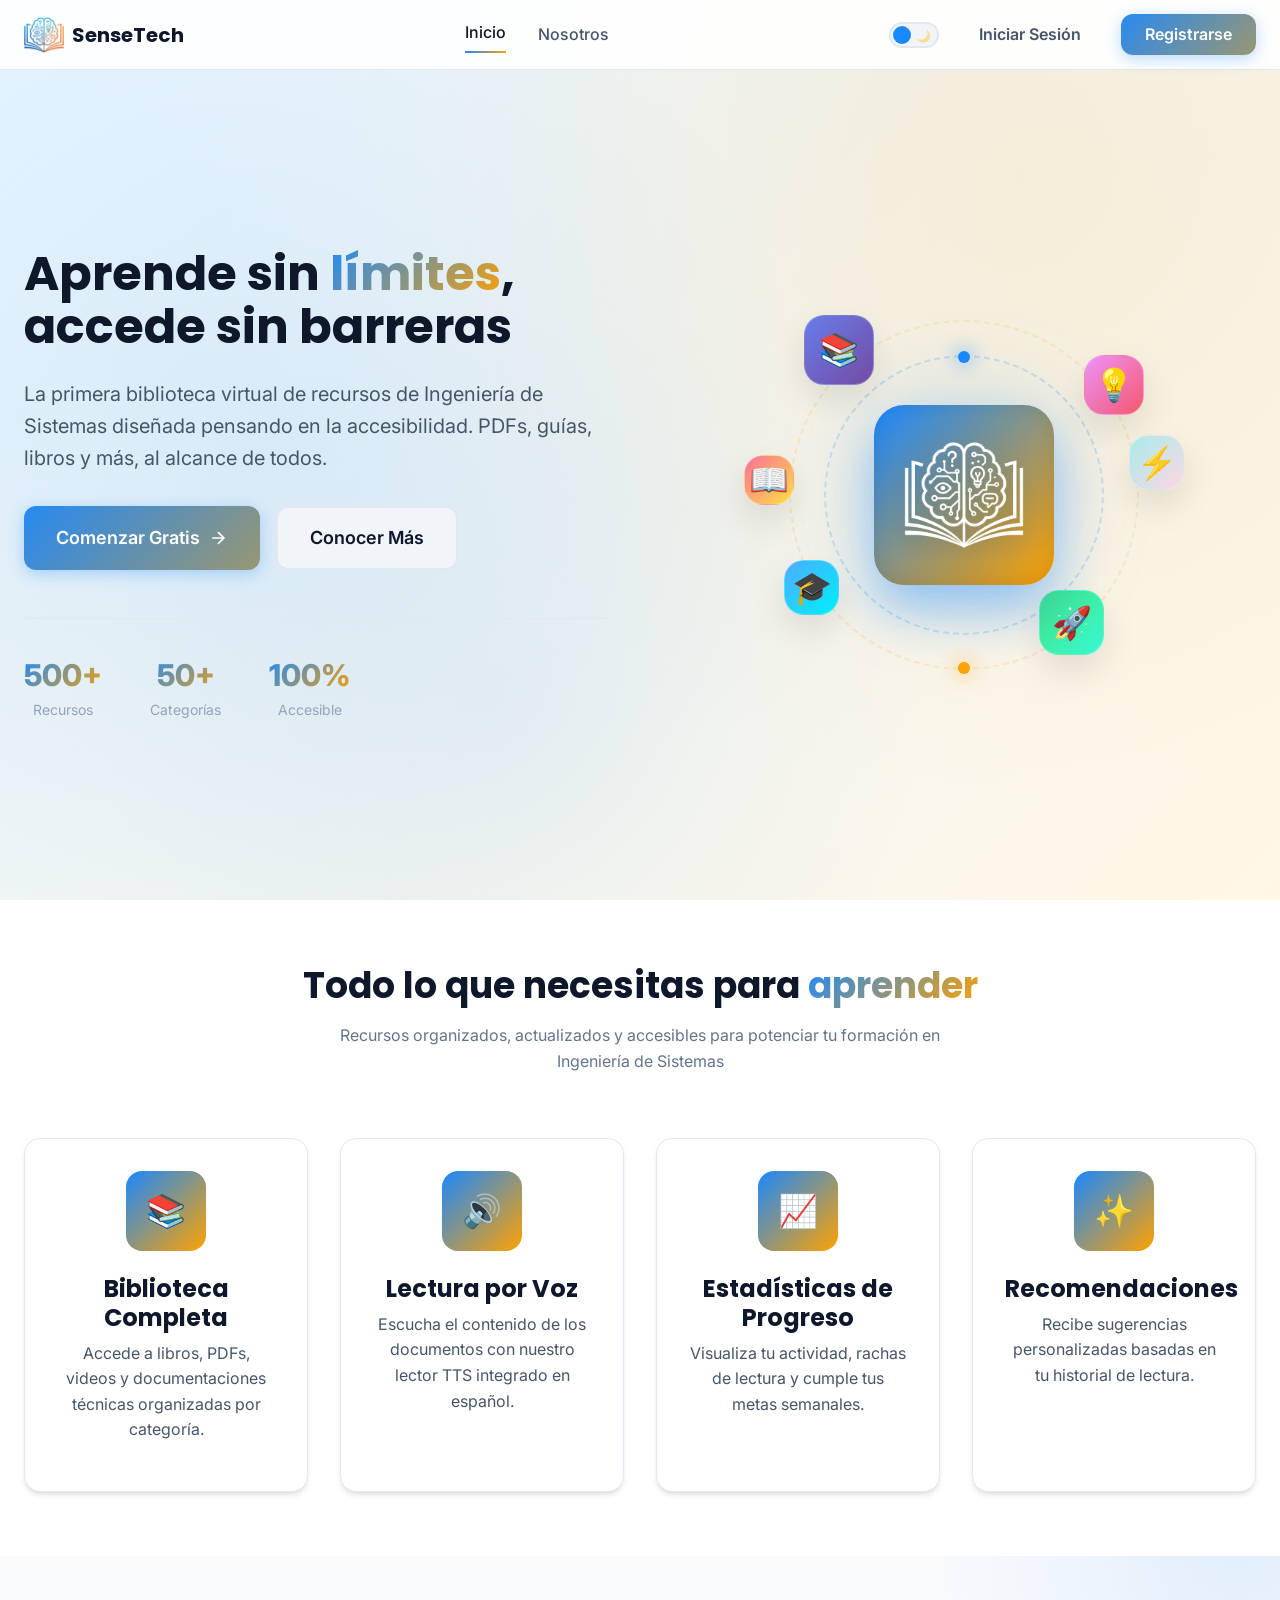
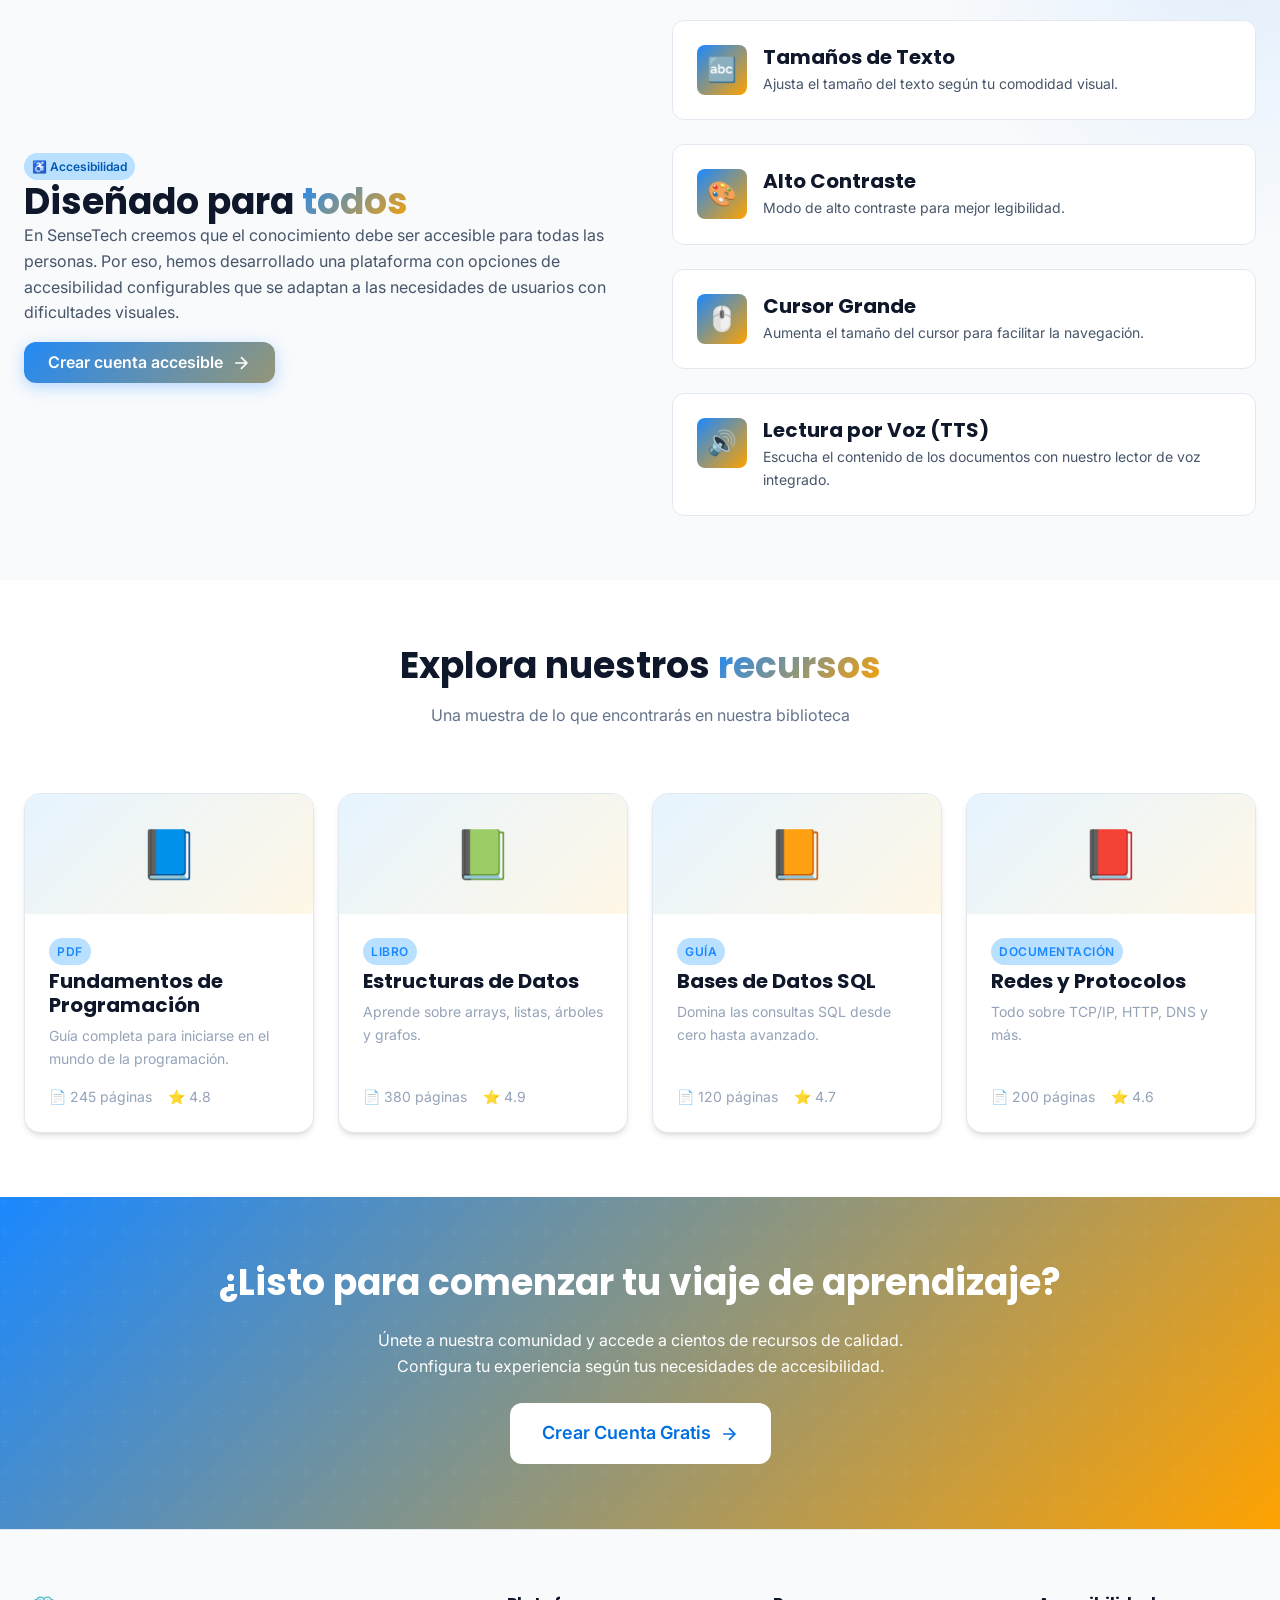
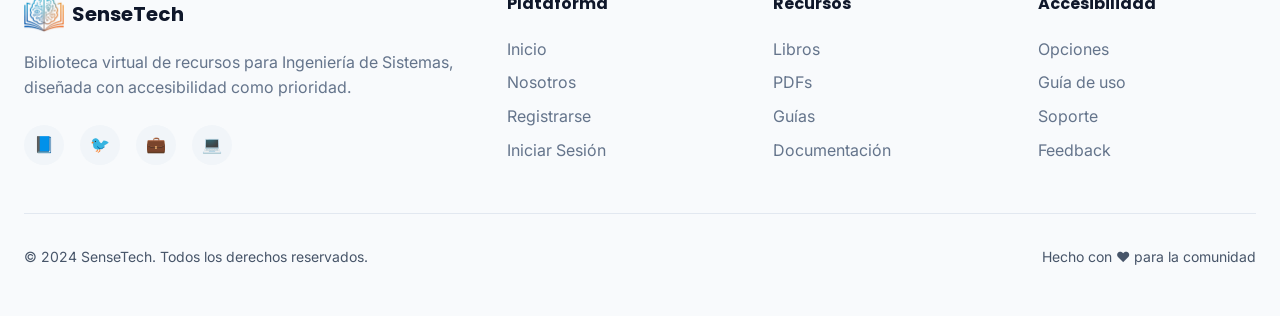
==== commit 1df1e758: "General improvements" ====
--- a/index.html
+++ b/index.html
@@ -151,25 +151,25 @@
           <div class="card feature-card hover-lift" data-animate="fade-up" data-delay="100">
             <div class="icon-wrapper">📚</div>
             <h4>Biblioteca Completa</h4>
-            <p>Accede a cientos de libros, PDFs y documentaciones técnicas organizadas por tema y nivel.</p>
+            <p>Accede a libros, PDFs, videos y documentaciones técnicas organizadas por categoría.</p>
           </div>
 
           <div class="card feature-card hover-lift" data-animate="fade-up" data-delay="200">
-            <div class="icon-wrapper">📖</div>
-            <h4>Guías Prácticas</h4>
-            <p>Tutoriales paso a paso y guías de estudio creadas por expertos en cada área.</p>
+            <div class="icon-wrapper">🔊</div>
+            <h4>Lectura por Voz</h4>
+            <p>Escucha el contenido de los documentos con nuestro lector TTS integrado en español.</p>
           </div>
 
           <div class="card feature-card hover-lift" data-animate="fade-up" data-delay="400">
-            <div class="icon-wrapper">📊</div>
-            <h4>Presentaciones</h4>
-            <p>Slides y materiales visuales para complementar tu aprendizaje.</p>
+            <div class="icon-wrapper">📈</div>
+            <h4>Estadísticas de Progreso</h4>
+            <p>Visualiza tu actividad, rachas de lectura y cumple tus metas semanales.</p>
           </div>
 
           <div class="card feature-card hover-lift" data-animate="fade-up" data-delay="600">
-            <div class="icon-wrapper">💾</div>
-            <h4>Guarda tu Progreso</h4>
-            <p>Marca tus recursos favoritos y continúa donde lo dejaste.</p>
+            <div class="icon-wrapper">✨</div>
+            <h4>Recomendaciones</h4>
+            <p>Recibe sugerencias personalizadas basadas en tu historial de lectura.</p>
           </div>
         </div>
       </div>
@@ -223,8 +223,8 @@
             <div class="accessibility-feature">
               <div class="feature-icon">🔊</div>
               <div>
-                <h5>Lector de Pantalla</h5>
-                <p><span class="badge badge-coming-soon">Próximamente</span> Compatibilidad mejorada con lectores de pantalla.</p>
+                <h5>Lectura por Voz (TTS)</h5>
+                <p>Escucha el contenido de los documentos con nuestro lector de voz integrado.</p>
               </div>
             </div>
           </div>
--- a/css/navbar.css
+++ b/css/navbar.css
@@ -88,6 +88,35 @@
 .nav-link.active::after {
   width: 100%;
   left: 0;
+}
+
+/* Admin Link */
+.nav-link.admin-link {
+  background: linear-gradient(135deg, var(--primary-500), var(--secondary-500));
+  color: white !important;
+  padding: var(--space-xs) var(--space-md);
+  border-radius: var(--radius-full);
+  font-size: var(--text-sm);
+}
+
+.nav-link.admin-link::after {
+  display: none;
+}
+
+.nav-link.admin-link:hover {
+  transform: translateY(-2px);
+  box-shadow: 0 4px 15px rgba(99, 102, 241, 0.4);
+}
+
+.admin-menu-item {
+  background: linear-gradient(135deg, var(--primary-50), var(--secondary-50));
+  color: var(--primary-600) !important;
+  font-weight: 600;
+}
+
+[data-theme="dark"] .admin-menu-item {
+  background: linear-gradient(135deg, rgba(99, 102, 241, 0.2), rgba(139, 92, 246, 0.2));
+  color: var(--primary-400) !important;
 }
 
 /* Navbar Actions */
@@ -351,4 +380,33 @@
     padding: var(--space-md) 0;
     border-bottom: 1px solid var(--border-color);
   }
-}
+  
+  .mobile-nav .mobile-user-info {
+    display: flex;
+    align-items: center;
+    gap: var(--space-md);
+    padding: var(--space-lg) 0;
+    border-bottom: 1px solid var(--border-color);
+    margin-bottom: var(--space-md);
+  }
+  
+  .mobile-nav .mobile-user-info .avatar {
+    width: 48px;
+    height: 48px;
+    font-size: var(--text-lg);
+  }
+  
+  .mobile-nav .mobile-user-info .user-details {
+    flex: 1;
+  }
+  
+  .mobile-nav .mobile-user-info .user-name {
+    font-weight: 600;
+    color: var(--text-primary);
+  }
+  
+  .mobile-nav .mobile-user-info .user-email {
+    font-size: var(--text-sm);
+    color: var(--text-muted);
+  }
+}
--- a/css/pages.css
+++ b/css/pages.css
@@ -448,6 +448,35 @@
   padding: var(--space-2xl) var(--space-2xl) var(--space-lg);
 }
 
+/* Auth Back Button */
+.auth-back-btn {
+  display: inline-flex;
+  align-items: center;
+  gap: var(--space-sm);
+  color: var(--text-secondary);
+  font-size: var(--text-sm);
+  font-weight: 500;
+  text-decoration: none;
+  margin-bottom: var(--space-lg);
+  padding: var(--space-sm) var(--space-md);
+  border-radius: var(--radius-md);
+  transition: all 0.3s ease;
+}
+
+.auth-back-btn:hover {
+  color: var(--accent-primary);
+  background: var(--bg-secondary);
+  transform: translateX(-4px);
+}
+
+.auth-back-btn svg {
+  transition: transform 0.3s ease;
+}
+
+.auth-back-btn:hover svg {
+  transform: translateX(-4px);
+}
+
 .auth-header .logo {
   width: 60px;
   height: 60px;
@@ -626,6 +655,12 @@
 }
 
 /* Continue Reading */
+#continueReadingContainer {
+  display: flex;
+  flex-direction: column;
+  gap: var(--space-md);
+}
+
 .continue-card {
   display: flex;
   gap: var(--space-lg);
@@ -657,6 +692,13 @@
   font-size: 2rem;
   flex-shrink: 0;
   transition: transform 0.4s cubic-bezier(0.25, 0.46, 0.45, 0.94);
+  overflow: hidden;
+}
+
+.continue-image img {
+  width: 100%;
+  height: 100%;
+  object-fit: cover;
 }
 
 .continue-info {
@@ -671,10 +713,32 @@
   text-overflow: ellipsis;
 }
 
+.continue-info .resource-type {
+  font-size: var(--text-xs);
+  color: var(--accent-primary);
+  font-weight: 600;
+  text-transform: uppercase;
+  letter-spacing: 0.5px;
+}
+
 .continue-info .progress-text {
   font-size: var(--text-sm);
   color: var(--text-muted);
   margin-bottom: var(--space-sm);
+}
+
+.continue-info .progress-bar {
+  height: 6px;
+  background: var(--bg-tertiary);
+  border-radius: var(--radius-full);
+  overflow: hidden;
+}
+
+.continue-info .progress-fill {
+  height: 100%;
+  background: var(--gradient-accent);
+  border-radius: var(--radius-full);
+  transition: width 0.3s ease;
 }
 
 /* Quick Stats */
@@ -711,6 +775,203 @@
 }
 
 .stat-card .stat-label {
+  font-size: var(--text-sm);
+  color: var(--text-muted);
+}
+
+/* Explore Library Card */
+.explore-library-card {
+  display: flex;
+  align-items: center;
+  gap: var(--space-xl);
+  padding: var(--space-2xl);
+  background: var(--gradient-hero);
+  border-radius: var(--radius-xl);
+  border: 1px solid var(--border-color);
+}
+
+.explore-library-card .explore-icon {
+  font-size: 4rem;
+  flex-shrink: 0;
+}
+
+.explore-library-card .explore-content h4 {
+  margin-bottom: var(--space-sm);
+}
+
+.explore-library-card .explore-content p {
+  color: var(--text-secondary);
+  margin-bottom: var(--space-lg);
+  max-width: 400px;
+}
+
+.explore-library-card .btn {
+  display: inline-flex;
+  align-items: center;
+  gap: var(--space-sm);
+}
+
+/* Categories Grid */
+.categories-grid {
+  display: grid;
+  grid-template-columns: repeat(auto-fill, minmax(140px, 1fr));
+  gap: var(--space-md);
+}
+
+.category-card {
+  display: flex;
+  flex-direction: column;
+  align-items: center;
+  padding: var(--space-lg);
+  background: var(--bg-card);
+  border: 1px solid var(--border-color);
+  border-radius: var(--radius-lg);
+  text-decoration: none;
+  text-align: center;
+  transition: all 0.3s ease;
+}
+
+.category-card:hover {
+  border-color: var(--accent-primary);
+  transform: translateY(-4px);
+  box-shadow: var(--shadow-lg);
+}
+
+.category-card .category-icon {
+  font-size: 2rem;
+  margin-bottom: var(--space-sm);
+}
+
+.category-card h6 {
+  color: var(--text-primary);
+  margin-bottom: var(--space-xs);
+}
+
+.category-card small {
+  color: var(--text-muted);
+}
+
+/* Empty State Small */
+.empty-state-small {
+  text-align: center;
+  padding: var(--space-xl);
+  background: var(--bg-secondary);
+  border-radius: var(--radius-lg);
+}
+
+.empty-state-small p {
+  color: var(--text-muted);
+  margin-bottom: var(--space-md);
+}
+
+/* Loading Placeholder */
+.loading-placeholder {
+  text-align: center;
+  padding: var(--space-xl);
+  color: var(--text-muted);
+}
+
+/* Favorites List */
+.favorites-list {
+  display: flex;
+  flex-direction: column;
+  gap: var(--space-sm);
+}
+
+.favorite-item {
+  display: flex;
+  align-items: center;
+  gap: var(--space-md);
+  padding: var(--space-md);
+  background: var(--bg-card);
+  border: 1px solid var(--border-color);
+  border-radius: var(--radius-md);
+  text-decoration: none;
+  transition: all 0.3s ease;
+}
+
+.favorite-item:hover {
+  border-color: var(--accent-primary);
+  background: var(--bg-secondary);
+}
+
+.favorite-icon {
+  font-size: 1.2rem;
+}
+
+.favorite-title {
+  flex: 1;
+  color: var(--text-primary);
+  font-weight: 500;
+  white-space: nowrap;
+  overflow: hidden;
+  text-overflow: ellipsis;
+}
+
+/* Continue Card as Link */
+a.continue-card {
+  text-decoration: none;
+  color: inherit;
+}
+
+a.continue-card:hover .continue-image {
+  transform: scale(1.05);
+}
+
+/* Resource Card as Link */
+a.resource-card {
+  text-decoration: none;
+  color: inherit;
+}
+
+/* Dashboard Resource Cards */
+.resources-grid .resource-card {
+  display: flex;
+  flex-direction: column;
+  padding: 0;
+  overflow: hidden;
+}
+
+.resources-grid .resource-image {
+  height: 120px;
+  background: var(--gradient-hero);
+  display: flex;
+  align-items: center;
+  justify-content: center;
+  font-size: 3rem;
+}
+
+.resources-grid .resource-content {
+  padding: var(--space-lg);
+  flex: 1;
+  display: flex;
+  flex-direction: column;
+}
+
+.resources-grid .resource-type {
+  font-size: var(--text-xs);
+  color: var(--accent-primary);
+  font-weight: 600;
+  text-transform: uppercase;
+  letter-spacing: 0.5px;
+  margin-bottom: var(--space-xs);
+}
+
+.resources-grid .resource-content h5 {
+  margin-bottom: var(--space-sm);
+  color: var(--text-primary);
+}
+
+.resources-grid .resource-content p {
+  font-size: var(--text-sm);
+  color: var(--text-muted);
+  flex: 1;
+  margin-bottom: var(--space-md);
+}
+
+.resources-grid .resource-meta {
+  display: flex;
+  gap: var(--space-md);
   font-size: var(--text-sm);
   color: var(--text-muted);
 }
@@ -1146,3 +1407,717 @@
     text-align: center;
   }
 }
+
+/* ===== ENHANCED DASHBOARD STYLES ===== */
+
+/* Streak Badge */
+.streak-badge {
+  display: flex;
+  align-items: center;
+  gap: var(--space-sm);
+  background: linear-gradient(135deg, var(--warning-500), var(--error-500));
+  padding: var(--space-sm) var(--space-lg);
+  border-radius: var(--radius-full);
+  color: white;
+  animation: pulse-glow 2s ease-in-out infinite;
+}
+
+@keyframes pulse-glow {
+  0%, 100% { box-shadow: 0 0 20px rgba(255, 162, 0, 0.4); }
+  50% { box-shadow: 0 0 30px rgba(255, 162, 0, 0.6); }
+}
+
+.streak-flame {
+  font-size: 1.5rem;
+  animation: flame-dance 0.5s ease-in-out infinite alternate;
+}
+
+@keyframes flame-dance {
+  from { transform: scale(1) rotate(-5deg); }
+  to { transform: scale(1.1) rotate(5deg); }
+}
+
+.streak-info {
+  display: flex;
+  flex-direction: column;
+  line-height: 1.2;
+}
+
+.streak-count {
+  font-size: var(--text-xl);
+  font-weight: 700;
+}
+
+.streak-label {
+  font-size: var(--text-xs);
+  opacity: 0.9;
+}
+
+/* Section Badge */
+.section-badge {
+  font-size: var(--text-xs);
+  color: var(--accent-primary);
+  background: rgba(99, 102, 241, 0.1);
+  padding: 4px 12px;
+  border-radius: var(--radius-full);
+  font-weight: 500;
+}
+
+/* Recommendations Grid */
+.recommendations-grid {
+  display: grid;
+  grid-template-columns: repeat(3, 1fr);
+  gap: var(--space-lg);
+}
+
+@media (max-width: 1024px) {
+  .recommendations-grid {
+    grid-template-columns: repeat(2, 1fr);
+  }
+}
+
+@media (max-width: 640px) {
+  .recommendations-grid {
+    grid-template-columns: 1fr;
+  }
+}
+
+/* Activity Chart */
+.activity-chart-container {
+  background: var(--bg-secondary);
+  border-radius: var(--radius-xl);
+  padding: var(--space-xl);
+  border: 1px solid var(--border-color);
+}
+
+.activity-chart {
+  height: 200px;
+  display: flex;
+  align-items: flex-end;
+  justify-content: space-between;
+  gap: var(--space-sm);
+  padding-bottom: var(--space-md);
+  border-bottom: 1px solid var(--border-color);
+  margin-bottom: var(--space-lg);
+}
+
+.chart-bar {
+  flex: 1;
+  display: flex;
+  flex-direction: column;
+  align-items: center;
+  gap: var(--space-xs);
+}
+
+.chart-bar-fill {
+  width: 100%;
+  max-width: 40px;
+  background: linear-gradient(180deg, var(--accent-primary), var(--accent-secondary));
+  border-radius: var(--radius-md) var(--radius-md) 0 0;
+  min-height: 4px;
+  transition: height 0.5s ease;
+}
+
+.chart-bar-label {
+  font-size: var(--text-xs);
+  color: var(--text-muted);
+}
+
+.chart-bar.today .chart-bar-fill {
+  background: linear-gradient(180deg, var(--success-500), var(--success-600));
+}
+
+.chart-period-toggle {
+  display: flex;
+  gap: var(--space-xs);
+  background: var(--bg-secondary);
+  padding: 4px;
+  border-radius: var(--radius-md);
+}
+
+.period-btn {
+  padding: var(--space-xs) var(--space-md);
+  border: none;
+  background: none;
+  color: var(--text-muted);
+  font-size: var(--text-xs);
+  border-radius: var(--radius-sm);
+  cursor: pointer;
+  transition: all 0.2s ease;
+}
+
+.period-btn.active {
+  background: var(--accent-primary);
+  color: white;
+}
+
+.activity-summary {
+  display: grid;
+  grid-template-columns: repeat(3, 1fr);
+  gap: var(--space-md);
+}
+
+.summary-item {
+  text-align: center;
+}
+
+.summary-value {
+  display: block;
+  font-size: var(--text-xl);
+  font-weight: 700;
+  color: var(--text-primary);
+}
+
+.summary-label {
+  font-size: var(--text-xs);
+  color: var(--text-muted);
+}
+
+/* Reading Goal Card */
+.reading-goal-card {
+  background: var(--bg-secondary);
+  border-radius: var(--radius-xl);
+  padding: var(--space-lg);
+  border: 1px solid var(--border-color);
+}
+
+.goal-header {
+  display: flex;
+  justify-content: space-between;
+  align-items: center;
+  margin-bottom: var(--space-lg);
+}
+
+.goal-header h4 {
+  margin: 0;
+  font-size: var(--text-base);
+}
+
+.btn-icon {
+  width: 28px;
+  height: 28px;
+  display: flex;
+  align-items: center;
+  justify-content: center;
+  background: var(--bg-tertiary);
+  border: 1px solid var(--border-color);
+  border-radius: var(--radius-md);
+  color: var(--text-muted);
+  cursor: pointer;
+  transition: all 0.2s ease;
+}
+
+.btn-icon:hover {
+  background: var(--bg-card);
+  color: var(--text-primary);
+}
+
+.goal-progress {
+  display: flex;
+  flex-direction: column;
+  align-items: center;
+  gap: var(--space-md);
+}
+
+.goal-circle {
+  position: relative;
+  width: 120px;
+  height: 120px;
+}
+
+.goal-circle svg {
+  width: 100%;
+  height: 100%;
+  transform: rotate(-90deg);
+}
+
+.goal-bg {
+  fill: none;
+  stroke: var(--bg-tertiary);
+  stroke-width: 3;
+}
+
+.goal-fill {
+  fill: none;
+  stroke: var(--accent-primary);
+  stroke-width: 3;
+  stroke-linecap: round;
+  transition: stroke-dasharray 0.5s ease;
+}
+
+.goal-text {
+  position: absolute;
+  top: 50%;
+  left: 50%;
+  transform: translate(-50%, -50%);
+  text-align: center;
+  display: flex;
+  align-items: baseline;
+  gap: 2px;
+}
+
+.goal-current {
+  font-size: var(--text-2xl);
+  font-weight: 700;
+  color: var(--accent-primary);
+}
+
+.goal-divider {
+  color: var(--text-muted);
+}
+
+.goal-target {
+  font-size: var(--text-lg);
+  color: var(--text-muted);
+}
+
+.goal-label {
+  font-size: var(--text-sm);
+  color: var(--text-muted);
+  margin: 0;
+}
+
+/* Stats Header */
+.stats-header {
+  display: flex;
+  justify-content: space-between;
+  align-items: center;
+  margin-bottom: var(--space-lg);
+}
+
+.stats-header h4 {
+  margin: 0;
+}
+
+.stats-link {
+  font-size: var(--text-xs);
+  color: var(--accent-primary);
+  text-decoration: none;
+}
+
+.stats-link:hover {
+  text-decoration: underline;
+}
+
+/* Dashboard Sidebar Sections - Add margins for hover animations */
+.dashboard-sidebar .dashboard-section {
+  margin-bottom: var(--space-xl);
+  padding: var(--space-sm);
+}
+
+.dashboard-sidebar .dashboard-section h4 {
+  margin-bottom: var(--space-md);
+}
+
+.dashboard-sidebar .favorites-list,
+.dashboard-sidebar .empty-state-small {
+  margin-top: var(--space-sm);
+}
+
+/* Favorite items with hover space */
+.favorite-item {
+  margin: var(--space-xs) 0;
+  transition: transform 0.2s ease, box-shadow 0.2s ease;
+}
+
+.favorite-item:hover {
+  transform: translateY(-2px);
+}
+
+/* Accessibility Quick Card */
+.accessibility-quick-card {
+  background: var(--bg-secondary);
+  border-radius: var(--radius-lg);
+  padding: var(--space-lg);
+  border: 1px solid var(--border-color);
+  margin-top: var(--space-sm);
+}
+
+.accessibility-toggle-row {
+  display: flex;
+  justify-content: space-between;
+  align-items: center;
+  padding: var(--space-sm) 0;
+}
+
+.accessibility-toggle-row span {
+  font-size: var(--text-sm);
+  color: var(--text-secondary);
+}
+
+.accessibility-toggle-row + .accessibility-toggle-row {
+  border-top: 1px solid var(--border-color);
+}
+
+.toggle-switch.small {
+  transform: scale(0.8);
+}
+
+.full-width {
+  width: 100%;
+  margin-top: var(--space-md);
+}
+
+/* ===== SKELETON LOADERS ===== */
+.skeleton {
+  background: linear-gradient(90deg, 
+    var(--bg-secondary) 25%, 
+    var(--bg-tertiary) 50%, 
+    var(--bg-secondary) 75%
+  );
+  background-size: 200% 100%;
+  animation: skeleton-shimmer 1.5s infinite;
+  border-radius: var(--radius-md);
+}
+
+@keyframes skeleton-shimmer {
+  0% { background-position: 200% 0; }
+  100% { background-position: -200% 0; }
+}
+
+.skeleton-card {
+  background: var(--bg-secondary);
+  border-radius: var(--radius-xl);
+  overflow: hidden;
+  border: 1px solid var(--border-color);
+}
+
+.skeleton-image {
+  height: 60px;
+  width: 60px;
+  border-radius: var(--radius-lg);
+}
+
+.skeleton-image-tall {
+  height: 120px;
+  width: 100%;
+}
+
+.skeleton-content {
+  padding: var(--space-md);
+  display: flex;
+  flex-direction: column;
+  gap: var(--space-sm);
+}
+
+.skeleton-text-sm {
+  height: 12px;
+  width: 40%;
+}
+
+.skeleton-text-md {
+  height: 14px;
+  width: 70%;
+}
+
+.skeleton-text-lg {
+  height: 16px;
+  width: 90%;
+}
+
+.skeleton-progress {
+  height: 8px;
+  width: 100%;
+  margin-top: var(--space-sm);
+}
+
+.skeleton-continue-reading {
+  display: flex;
+  gap: var(--space-md);
+}
+
+.skeleton-continue-reading .skeleton-card {
+  display: flex;
+  align-items: center;
+  gap: var(--space-md);
+  padding: var(--space-md);
+  flex: 1;
+}
+
+.skeleton-category {
+  height: 80px;
+  background: linear-gradient(90deg, 
+    var(--bg-secondary) 25%, 
+    var(--bg-tertiary) 50%, 
+    var(--bg-secondary) 75%
+  );
+  background-size: 200% 100%;
+  animation: skeleton-shimmer 1.5s infinite;
+  border-radius: var(--radius-lg);
+}
+
+.skeleton-favorites {
+  display: flex;
+  flex-direction: column;
+  gap: var(--space-sm);
+}
+
+.skeleton-favorite-item {
+  height: 44px;
+  width: 100%;
+}
+
+/* ===== PAGE TRANSITIONS ===== */
+.page-transition-overlay {
+  position: fixed;
+  top: 0;
+  left: 0;
+  width: 100%;
+  height: 100%;
+  background: var(--bg-primary);
+  z-index: 9999;
+  display: flex;
+  align-items: center;
+  justify-content: center;
+  opacity: 0;
+  visibility: hidden;
+  transition: opacity 0.3s ease, visibility 0.3s ease;
+}
+
+.page-transition-overlay.active {
+  opacity: 1;
+  visibility: visible;
+}
+
+.page-loader {
+  display: flex;
+  flex-direction: column;
+  align-items: center;
+  gap: var(--space-lg);
+}
+
+.page-loader-spinner {
+  width: 48px;
+  height: 48px;
+  border: 3px solid var(--border-color);
+  border-top-color: var(--accent-primary);
+  border-radius: 50%;
+  animation: spin 0.8s linear infinite;
+}
+
+@keyframes spin {
+  to { transform: rotate(360deg); }
+}
+
+.page-loader-text {
+  color: var(--text-muted);
+  font-size: var(--text-sm);
+}
+
+/* Dashboard header responsive */
+.dashboard-header {
+  display: flex;
+  justify-content: space-between;
+  align-items: center;
+  flex-wrap: wrap;
+  gap: var(--space-md);
+}
+
+@media (max-width: 640px) {
+  .dashboard-header {
+    flex-direction: column;
+    align-items: flex-start;
+  }
+  
+  .streak-badge {
+    align-self: flex-start;
+  }
+  
+  .activity-summary {
+    grid-template-columns: 1fr;
+    gap: var(--space-sm);
+  }
+  
+  .activity-chart {
+    height: 150px;
+  }
+}
+
+/* ===== GUIDED TOUR ===== */
+.tour-overlay {
+  position: fixed;
+  top: 0;
+  left: 0;
+  width: 100%;
+  height: 100%;
+  z-index: 10000;
+  opacity: 0;
+  visibility: hidden;
+  transition: opacity 0.3s ease, visibility 0.3s ease;
+}
+
+.tour-overlay.active {
+  opacity: 1;
+  visibility: visible;
+}
+
+.tour-backdrop {
+  position: absolute;
+  top: 0;
+  left: 0;
+  width: 100%;
+  height: 100%;
+  background: rgba(0, 0, 0, 0.6);
+}
+
+.tour-highlight {
+  position: fixed;
+  border: 3px solid var(--accent-primary);
+  border-radius: var(--radius-lg);
+  box-shadow: 0 0 0 9999px rgba(0, 0, 0, 0.6),
+              0 0 20px rgba(99, 102, 241, 0.4);
+  transition: all 0.4s cubic-bezier(0.4, 0, 0.2, 1);
+  pointer-events: none;
+  z-index: 10000;
+}
+
+.tour-tooltip {
+  position: fixed;
+  background: var(--bg-card);
+  border-radius: var(--radius-xl);
+  box-shadow: var(--shadow-xl), 0 0 30px rgba(0, 0, 0, 0.3);
+  width: 320px;
+  max-width: calc(100vw - 40px);
+  padding: var(--space-lg);
+  z-index: 10001;
+  animation: tour-pop 0.3s ease;
+  transition: top 0.4s cubic-bezier(0.4, 0, 0.2, 1), 
+              left 0.4s cubic-bezier(0.4, 0, 0.2, 1);
+}
+
+@keyframes tour-pop {
+  from {
+    opacity: 0;
+    transform: scale(0.9);
+  }
+  to {
+    opacity: 1;
+    transform: scale(1);
+  }
+}
+
+.tour-header {
+  display: flex;
+  justify-content: space-between;
+  align-items: center;
+  margin-bottom: var(--space-sm);
+}
+
+.tour-step-indicator {
+  font-size: var(--text-xs);
+  color: var(--accent-primary);
+  background: rgba(99, 102, 241, 0.1);
+  padding: 4px 10px;
+  border-radius: var(--radius-full);
+  font-weight: 600;
+}
+
+.tour-close {
+  background: none;
+  border: none;
+  font-size: 1.5rem;
+  color: var(--text-muted);
+  cursor: pointer;
+  line-height: 1;
+  padding: 0;
+}
+
+.tour-close:hover {
+  color: var(--text-primary);
+}
+
+.tour-title {
+  font-size: var(--text-lg);
+  font-weight: 600;
+  color: var(--text-primary);
+  margin: 0 0 var(--space-sm) 0;
+}
+
+.tour-content {
+  font-size: var(--text-sm);
+  color: var(--text-secondary);
+  line-height: 1.6;
+  margin: 0 0 var(--space-lg) 0;
+}
+
+.tour-footer {
+  display: flex;
+  justify-content: space-between;
+  align-items: center;
+}
+
+.tour-skip {
+  background: none;
+  border: none;
+  color: var(--text-muted);
+  font-size: var(--text-sm);
+  cursor: pointer;
+  padding: 0;
+}
+
+.tour-skip:hover {
+  color: var(--text-primary);
+  text-decoration: underline;
+}
+
+.tour-nav {
+  display: flex;
+  gap: var(--space-sm);
+}
+
+.tour-prev,
+.tour-next {
+  padding: var(--space-sm) var(--space-md);
+  border-radius: var(--radius-md);
+  font-size: var(--text-sm);
+  font-weight: 500;
+  cursor: pointer;
+  transition: all 0.2s ease;
+}
+
+.tour-prev {
+  background: var(--bg-secondary);
+  border: 1px solid var(--border-color);
+  color: var(--text-secondary);
+}
+
+.tour-prev:hover:not(:disabled) {
+  background: var(--bg-tertiary);
+  color: var(--text-primary);
+}
+
+.tour-prev:disabled {
+  opacity: 0.5;
+  cursor: not-allowed;
+}
+
+.tour-next {
+  background: var(--accent-primary);
+  border: none;
+  color: white;
+}
+
+.tour-next:hover {
+  background: var(--accent-secondary);
+}
+
+@media (max-width: 480px) {
+  .tour-tooltip {
+    width: calc(100vw - 32px);
+    left: 16px !important;
+  }
+  
+  .tour-footer {
+    flex-direction: column;
+    gap: var(--space-md);
+  }
+  
+  .tour-nav {
+    width: 100%;
+  }
+  
+  .tour-prev,
+  .tour-next {
+    flex: 1;
+  }
+}
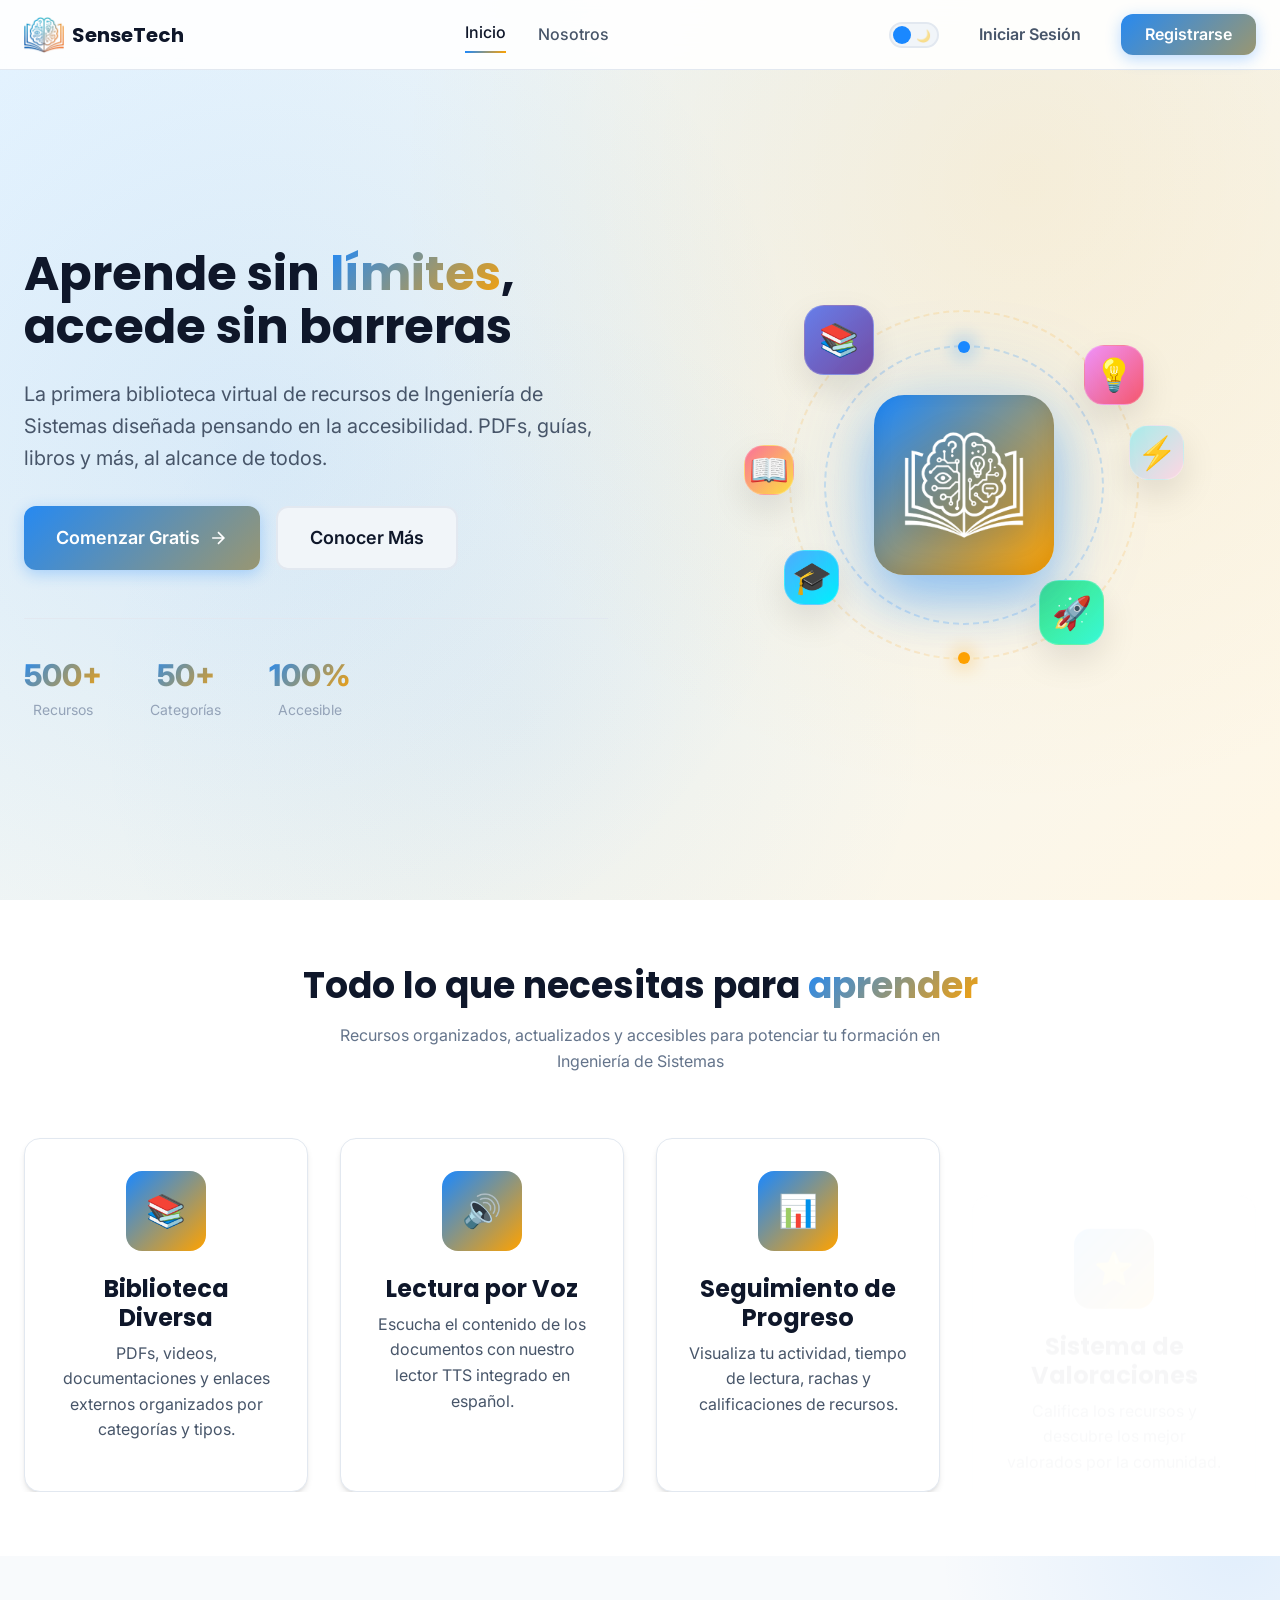
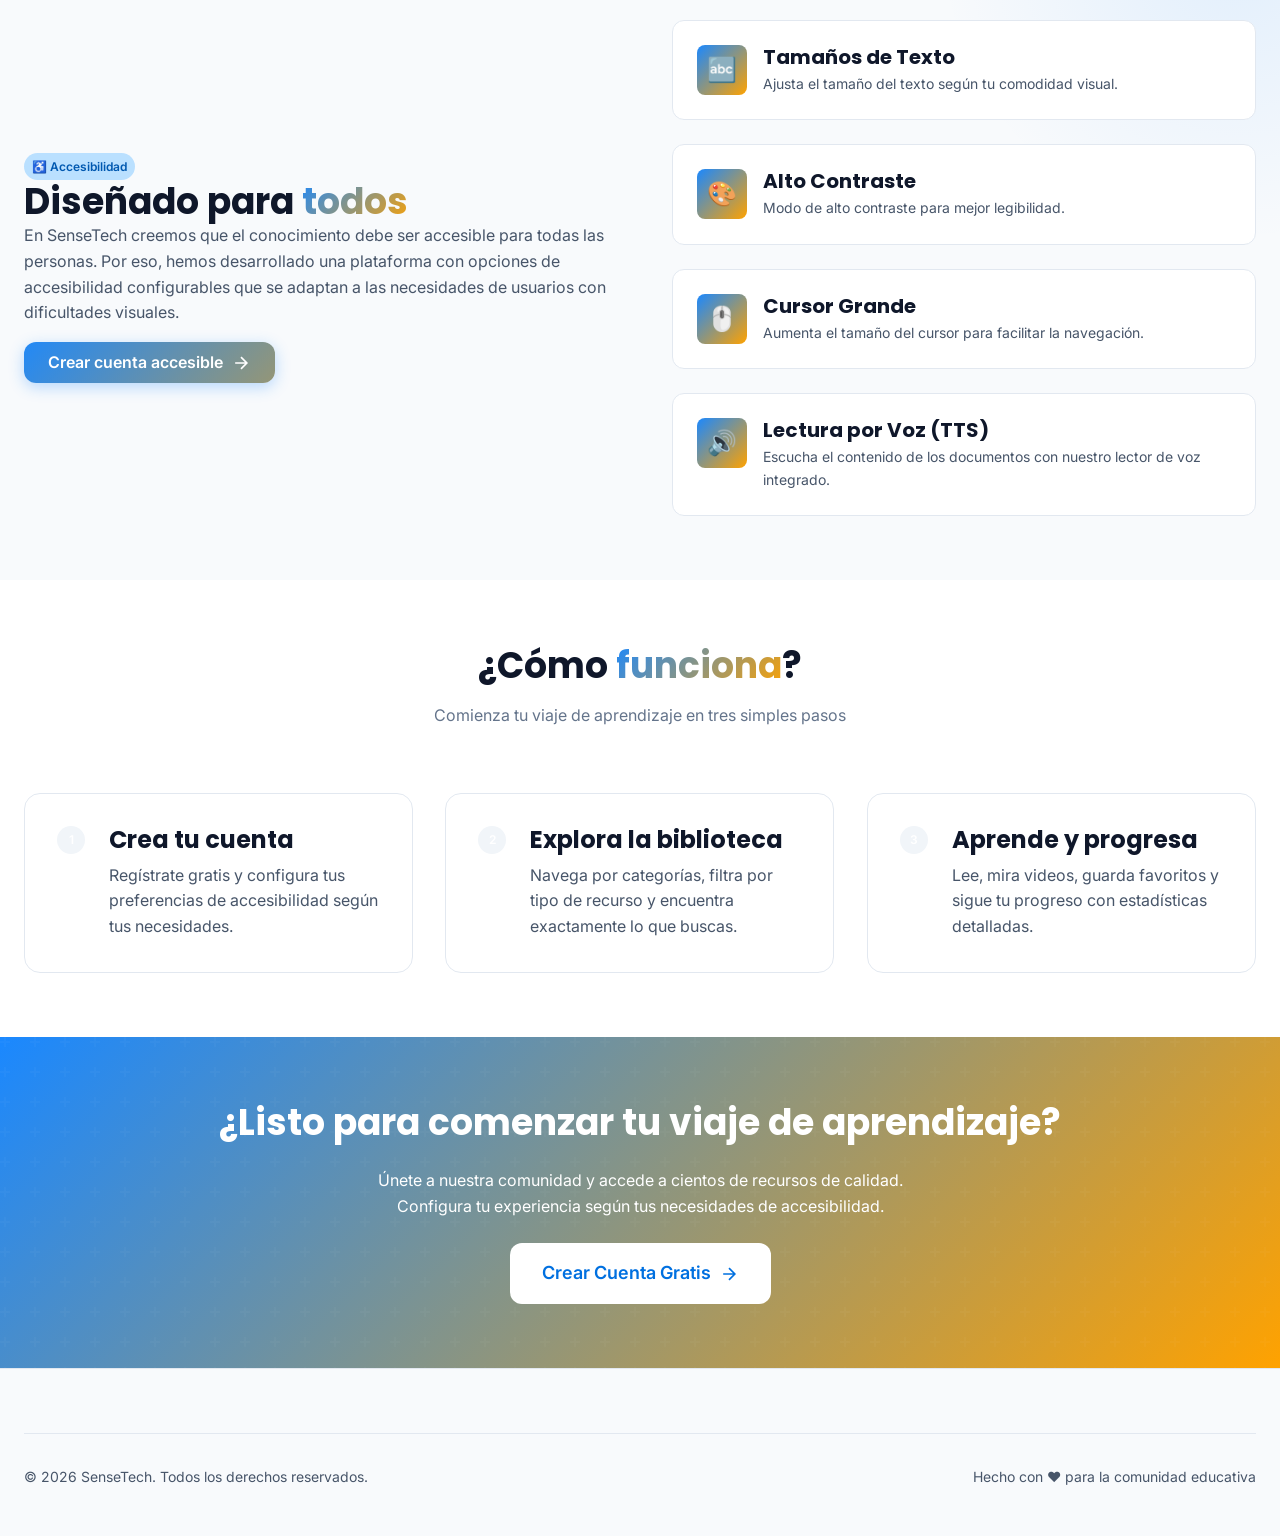
==== commit ba241379: "mmvrg" ====
--- a/index.html
+++ b/index.html
@@ -110,7 +110,7 @@
               </div>
             </div>
           </div>
-          <div class="hero-image" data-animate="fade-left" style="padding-top: 20px;">
+          <div class="hero-image" data-animate="fade-left" style="height: 500px;">
             <!-- Modern 3D Hero Visual -->
             <div class="hero-visual">
               <!-- Orbit Rings -->
@@ -150,8 +150,8 @@
         <div class="features-grid">
           <div class="card feature-card hover-lift" data-animate="fade-up" data-delay="100">
             <div class="icon-wrapper">📚</div>
-            <h4>Biblioteca Completa</h4>
-            <p>Accede a libros, PDFs, videos y documentaciones técnicas organizadas por categoría.</p>
+            <h4>Biblioteca Diversa</h4>
+            <p>PDFs, videos, documentaciones y enlaces externos organizados por categorías y tipos.</p>
           </div>
 
           <div class="card feature-card hover-lift" data-animate="fade-up" data-delay="200">
@@ -161,15 +161,15 @@
           </div>
 
           <div class="card feature-card hover-lift" data-animate="fade-up" data-delay="400">
-            <div class="icon-wrapper">📈</div>
-            <h4>Estadísticas de Progreso</h4>
-            <p>Visualiza tu actividad, rachas de lectura y cumple tus metas semanales.</p>
+            <div class="icon-wrapper">📊</div>
+            <h4>Seguimiento de Progreso</h4>
+            <p>Visualiza tu actividad, tiempo de lectura, rachas y calificaciones de recursos.</p>
           </div>
 
           <div class="card feature-card hover-lift" data-animate="fade-up" data-delay="600">
-            <div class="icon-wrapper">✨</div>
-            <h4>Recomendaciones</h4>
-            <p>Recibe sugerencias personalizadas basadas en tu historial de lectura.</p>
+            <div class="icon-wrapper">⭐</div>
+            <h4>Sistema de Valoraciones</h4>
+            <p>Califica los recursos y descubre los mejor valorados por la comunidad.</p>
           </div>
         </div>
       </div>
@@ -232,64 +232,36 @@
       </div>
     </section>
 
-    <!-- Resources Preview -->
+    <!-- How It Works Section -->
     <section class="section" data-section-animate>
       <div class="container">
         <div class="section-header" data-animate="fade-up">
-          <h2>Explora nuestros <span class="gradient-text">recursos</span></h2>
-          <p>Una muestra de lo que encontrarás en nuestra biblioteca</p>
-        </div>
-
-        <div class="resources-grid">
-          <div class="card resource-card hover-lift" data-animate="fade-up" data-delay="100">
-            <div class="resource-image">📘</div>
-            <div class="resource-content">
-              <span class="resource-type">PDF</span>
-              <h5>Fundamentos de Programación</h5>
-              <p>Guía completa para iniciarse en el mundo de la programación.</p>
-              <div class="resource-meta">
-                <span>📄 245 páginas</span>
-                <span>⭐ 4.8</span>
-              </div>
-            </div>
-          </div>
-
-          <div class="card resource-card hover-lift" data-animate="fade-up" data-delay="200">
-            <div class="resource-image">📗</div>
-            <div class="resource-content">
-              <span class="resource-type">Libro</span>
-              <h5>Estructuras de Datos</h5>
-              <p>Aprende sobre arrays, listas, árboles y grafos.</p>
-              <div class="resource-meta">
-                <span>📄 380 páginas</span>
-                <span>⭐ 4.9</span>
-              </div>
-            </div>
-          </div>
-
-          <div class="card resource-card hover-lift" data-animate="fade-up" data-delay="300">
-            <div class="resource-image">📙</div>
-            <div class="resource-content">
-              <span class="resource-type">Guía</span>
-              <h5>Bases de Datos SQL</h5>
-              <p>Domina las consultas SQL desde cero hasta avanzado.</p>
-              <div class="resource-meta">
-                <span>📄 120 páginas</span>
-                <span>⭐ 4.7</span>
-              </div>
-            </div>
-          </div>
-
-          <div class="card resource-card hover-lift" data-animate="fade-up" data-delay="400">
-            <div class="resource-image">📕</div>
-            <div class="resource-content">
-              <span class="resource-type">Documentación</span>
-              <h5>Redes y Protocolos</h5>
-              <p>Todo sobre TCP/IP, HTTP, DNS y más.</p>
-              <div class="resource-meta">
-                <span>📄 200 páginas</span>
-                <span>⭐ 4.6</span>
-              </div>
+          <h2>¿Cómo <span class="gradient-text">funciona</span>?</h2>
+          <p>Comienza tu viaje de aprendizaje en tres simples pasos</p>
+        </div>
+
+        <div class="steps-grid">
+          <div class="step-card" data-animate="fade-up" data-delay="100">
+            <div class="step-number">1</div>
+            <div class="step-content">
+              <h4>Crea tu cuenta</h4>
+              <p>Regístrate gratis y configura tus preferencias de accesibilidad según tus necesidades.</p>
+            </div>
+          </div>
+
+          <div class="step-card" data-animate="fade-up" data-delay="200">
+            <div class="step-number">2</div>
+            <div class="step-content">
+              <h4>Explora la biblioteca</h4>
+              <p>Navega por categorías, filtra por tipo de recurso y encuentra exactamente lo que buscas.</p>
+            </div>
+          </div>
+
+          <div class="step-card" data-animate="fade-up" data-delay="300">
+            <div class="step-number">3</div>
+            <div class="step-content">
+              <h4>Aprende y progresa</h4>
+              <p>Lee, mira videos, guarda favoritos y sigue tu progreso con estadísticas detalladas.</p>
             </div>
           </div>
         </div>
@@ -317,58 +289,9 @@
   <!-- Footer -->
   <footer class="footer">
     <div class="container">
-      <div class="footer-grid">
-        <div class="footer-about">
-          <div class="footer-brand">
-            <img src="icon.png" alt="SenseTech">
-            <span>SenseTech</span>
-          </div>
-          <p class="footer-description">
-            Biblioteca virtual de recursos para Ingeniería de Sistemas, 
-            diseñada con accesibilidad como prioridad.
-          </p>
-          <div class="social-links">
-            <a href="#" aria-label="Facebook">📘</a>
-            <a href="#" aria-label="Twitter">🐦</a>
-            <a href="#" aria-label="LinkedIn">💼</a>
-            <a href="#" aria-label="GitHub">💻</a>
-          </div>
-        </div>
-
-        <div>
-          <h5>Plataforma</h5>
-          <div class="footer-links">
-            <a href="index.html">Inicio</a>
-            <a href="about.html">Nosotros</a>
-            <a href="signup.html">Registrarse</a>
-            <a href="login.html">Iniciar Sesión</a>
-          </div>
-        </div>
-
-        <div>
-          <h5>Recursos</h5>
-          <div class="footer-links">
-            <a href="#">Libros</a>
-            <a href="#">PDFs</a>
-            <a href="#">Guías</a>
-            <a href="#">Documentación</a>
-          </div>
-        </div>
-
-        <div>
-          <h5>Accesibilidad</h5>
-          <div class="footer-links">
-            <a href="#">Opciones</a>
-            <a href="#">Guía de uso</a>
-            <a href="#">Soporte</a>
-            <a href="#">Feedback</a>
-          </div>
-        </div>
-      </div>
-
       <div class="footer-bottom">
-        <p>&copy; 2024 SenseTech. Todos los derechos reservados.</p>
-        <p>Hecho con ❤️ para la comunidad</p>
+        <p>&copy; 2026 SenseTech. Todos los derechos reservados.</p>
+        <p>Hecho con ❤️ para la comunidad educativa</p>
       </div>
     </div>
   </footer>
--- a/css/base.css
+++ b/css/base.css
@@ -13,6 +13,7 @@
 html {
   scroll-behavior: smooth;
   -webkit-text-size-adjust: 100%;
+  overflow-x: hidden;
 }
 
 body {
@@ -106,6 +107,7 @@
   max-width: 1280px;
   margin: 0 auto;
   padding: 0 var(--space-lg);
+  overflow-x: hidden;
 }
 
 .container-sm {
--- a/css/pages.css
+++ b/css/pages.css
@@ -391,6 +391,60 @@
   margin: 0;
 }
 
+/* ===== STEPS SECTION ===== */
+.steps-grid {
+  display: grid;
+  grid-template-columns: repeat(3, 1fr);
+  gap: var(--space-xl);
+  margin-top: var(--space-2xl);
+}
+
+.step-card {
+  display: flex;
+  align-items: flex-start;
+  gap: var(--space-lg);
+  padding: var(--space-xl);
+  background: var(--bg-card);
+  border: 1px solid var(--border-color);
+  border-radius: var(--radius-xl);
+  transition: all 0.3s ease;
+}
+
+.step-card:hover {
+  transform: translateY(-4px);
+  box-shadow: var(--shadow-lg);
+  border-color: var(--accent-primary);
+}
+
+.step-number {
+  width: 48px;
+  height: 48px;
+  background: var(--gradient-accent);
+  color: white;
+  border-radius: 50%;
+  display: flex;
+  align-items: center;
+  justify-content: center;
+  font-size: var(--text-xl);
+  font-weight: 700;
+  flex-shrink: 0;
+}
+
+.step-content h4 {
+  margin-bottom: var(--space-sm);
+}
+
+.step-content p {
+  color: var(--text-secondary);
+  margin: 0;
+}
+
+@media (max-width: 768px) {
+  .steps-grid {
+    grid-template-columns: 1fr;
+  }
+}
+
 /* ===== CTA SECTION ===== */
 .cta-section {
   background: var(--gradient-accent);
@@ -603,6 +657,8 @@
 .dashboard {
   padding-top: 90px;
   min-height: 100vh;
+  overflow-x: hidden;
+  max-width: 100vw;
 }
 
 .dashboard-header {
@@ -659,22 +715,64 @@
   display: flex;
   flex-direction: column;
   gap: var(--space-md);
+  max-width: 100%;
+  overflow: visible;
+  padding-right: var(--space-md);
+}
+
+.continue-card-wrapper {
+  position: relative;
+}
+
+.continue-card-wrapper:hover .continue-card {
+  border-color: var(--accent-primary);
+  transform: translateX(8px);
+  box-shadow: 0 10px 30px rgba(0, 0, 0, 0.08);
+}
+
+.continue-card-wrapper:hover .continue-card-remove {
+  opacity: 1;
+}
+
+.continue-card-remove {
+  position: absolute;
+  top: var(--space-md);
+  right: var(--space-md);
+  width: 26px;
+  height: 26px;
+  border-radius: 50%;
+  background: var(--bg-tertiary);
+  border: 1px solid var(--border-color);
+  color: var(--text-muted);
+  cursor: pointer;
+  display: flex;
+  align-items: center;
+  justify-content: center;
+  opacity: 0;
+  transition: all 0.3s ease, transform 0.4s cubic-bezier(0.25, 0.46, 0.45, 0.94);
+  z-index: 10;
+}
+
+.continue-card-wrapper:hover .continue-card-remove {
+  transform: translateX(8px);
+}
+
+.continue-card-remove:hover {
+  background: var(--error-500);
+  border-color: var(--error-500);
+  color: white;
 }
 
 .continue-card {
   display: flex;
   gap: var(--space-lg);
   padding: var(--space-lg);
+  padding-right: calc(var(--space-lg) + 32px);
   background: var(--bg-card);
   border: 1px solid var(--border-color);
   border-radius: var(--radius-xl);
   transition: all 0.4s cubic-bezier(0.25, 0.46, 0.45, 0.94);
-}
-
-.continue-card:hover {
-  border-color: var(--accent-primary);
-  transform: translateX(8px);
-  box-shadow: 0 10px 30px rgba(0, 0, 0, 0.08);
+  max-width: calc(100% - 10px);
 }
 
 .continue-card:hover .continue-image {
@@ -930,15 +1028,25 @@
   flex-direction: column;
   padding: 0;
   overflow: hidden;
+  border-radius: var(--radius-xl);
 }
 
 .resources-grid .resource-image {
-  height: 120px;
-  background: var(--gradient-hero);
+  height: 160px;
+  flex: 0 0 160px;
+  background: linear-gradient(135deg, var(--primary-500), var(--secondary-500));
   display: flex;
   align-items: center;
   justify-content: center;
   font-size: 3rem;
+  overflow: hidden;
+}
+
+.resources-grid .resource-image img {
+  width: 100%;
+  height: 100%;
+  object-fit: cover;
+  display: block;
 }
 
 .resources-grid .resource-content {
@@ -1163,30 +1271,94 @@
 
 .team-grid {
   display: grid;
-  grid-template-columns: repeat(auto-fit, minmax(250px, 1fr));
+  grid-template-columns: repeat(5, 1fr);
   gap: var(--space-xl);
+}
+
+@media (max-width: 1200px) {
+  .team-grid {
+    grid-template-columns: repeat(3, 1fr);
+  }
+}
+
+@media (max-width: 768px) {
+  .team-grid {
+    grid-template-columns: repeat(2, 1fr);
+  }
+}
+
+@media (max-width: 480px) {
+  .team-grid {
+    grid-template-columns: 1fr;
+  }
 }
 
 .team-card {
   text-align: center;
   padding: var(--space-xl);
+  position: relative;
+  overflow: hidden;
+}
+
+.team-card::before {
+  content: '';
+  position: absolute;
+  top: 0;
+  left: 0;
+  right: 0;
+  height: 4px;
+  background: var(--gradient-accent);
+  transform: scaleX(0);
+  transition: transform 0.3s ease;
+}
+
+.team-card:hover::before {
+  transform: scaleX(1);
 }
 
 .team-card .avatar {
-  width: 100px;
-  height: 100px;
-  margin: 0 auto var(--space-lg);
-  font-size: var(--text-3xl);
+  width: 80px;
+  height: 80px;
+  margin: 0 auto var(--space-md);
+  font-size: var(--text-2xl);
+  border-radius: 50%;
+  display: flex;
+  align-items: center;
+  justify-content: center;
+  transition: transform 0.3s ease, box-shadow 0.3s ease;
+}
+
+.team-card:hover .avatar {
+  transform: scale(1.1);
+  box-shadow: 0 8px 24px rgba(99, 102, 241, 0.3);
+}
+
+.team-card .avatar.avatar-primary {
+  background: var(--gradient-accent);
+  color: white;
+  font-weight: 700;
+  font-size: var(--text-xl);
+}
+
+.team-card .avatar.avatar-placeholder {
+  background: var(--bg-tertiary);
+  color: var(--text-muted);
+  border: 2px dashed var(--border-color);
+  font-weight: 600;
 }
 
 .team-card h4 {
   margin-bottom: var(--space-xs);
+  font-size: var(--text-lg);
 }
 
 .team-card .role {
   color: var(--accent-primary);
-  font-weight: 500;
-  margin-bottom: var(--space-sm);
+  font-weight: 600;
+  font-size: var(--text-sm);
+  text-transform: uppercase;
+  letter-spacing: 0.5px;
+  margin: 0;
 }
 
 /* ===== FOOTER ===== */
@@ -1359,6 +1531,8 @@
   .dashboard-main,
   .dashboard-sidebar {
     grid-column: span 1;
+    max-width: 100%;
+    overflow-x: hidden;
   }
   
   .preferences-layout {
@@ -1468,6 +1642,7 @@
   display: grid;
   grid-template-columns: repeat(3, 1fr);
   gap: var(--space-lg);
+  max-width: 100%;
 }
 
 @media (max-width: 1024px) {
@@ -1479,6 +1654,10 @@
 @media (max-width: 640px) {
   .recommendations-grid {
     grid-template-columns: 1fr;
+  }
+  
+  .recommendations-grid .resource-card {
+    max-width: 100%;
   }
 }
 
@@ -1594,22 +1773,29 @@
 }
 
 .btn-icon {
-  width: 28px;
-  height: 28px;
+  width: 32px;
+  height: 32px;
   display: flex;
   align-items: center;
   justify-content: center;
   background: var(--bg-tertiary);
   border: 1px solid var(--border-color);
-  border-radius: var(--radius-md);
+  border-radius: var(--radius-full);
   color: var(--text-muted);
   cursor: pointer;
-  transition: all 0.2s ease;
+  transition: all 0.3s cubic-bezier(0.25, 0.46, 0.45, 0.94);
 }
 
 .btn-icon:hover {
-  background: var(--bg-card);
-  color: var(--text-primary);
+  background: var(--accent-primary);
+  border-color: var(--accent-primary);
+  color: white;
+  transform: rotate(15deg) scale(1.1);
+  box-shadow: 0 4px 12px rgba(99, 102, 241, 0.3);
+}
+
+.btn-icon:active {
+  transform: rotate(15deg) scale(0.95);
 }
 
 .goal-progress {
@@ -1675,6 +1861,143 @@
   font-size: var(--text-sm);
   color: var(--text-muted);
   margin: 0;
+}
+
+/* Goal Modal Styles */
+.goal-input-wrapper {
+  display: flex;
+  align-items: center;
+  justify-content: center;
+  gap: var(--space-md);
+  margin: var(--space-xl) 0;
+}
+
+.goal-adjust-btn {
+  width: 44px;
+  height: 44px;
+  border-radius: 50%;
+  background: var(--bg-tertiary);
+  border: 2px solid var(--border-color);
+  color: var(--text-secondary);
+  cursor: pointer;
+  display: flex;
+  align-items: center;
+  justify-content: center;
+  transition: all 0.2s ease;
+}
+
+.goal-adjust-btn:hover {
+  background: var(--accent-primary);
+  border-color: var(--accent-primary);
+  color: white;
+  transform: scale(1.1);
+}
+
+.goal-adjust-btn:active {
+  transform: scale(0.95);
+}
+
+.goal-input {
+  width: 80px;
+  height: 60px;
+  text-align: center;
+  font-size: var(--text-2xl);
+  font-weight: 700;
+  color: var(--accent-primary);
+  background: var(--bg-tertiary);
+  border: 2px solid var(--border-color);
+  border-radius: var(--radius-lg);
+  transition: all 0.2s ease;
+}
+
+.goal-input:focus {
+  outline: none;
+  border-color: var(--accent-primary);
+  box-shadow: 0 0 0 3px rgba(99, 102, 241, 0.2);
+}
+
+.goal-input::-webkit-inner-spin-button,
+.goal-input::-webkit-outer-spin-button {
+  -webkit-appearance: none;
+  margin: 0;
+}
+
+.goal-hint {
+  text-align: center;
+  font-size: var(--text-sm);
+  color: var(--text-muted);
+  margin: 0;
+}
+
+.modal-description {
+  text-align: center;
+  color: var(--text-secondary);
+  margin: 0;
+}
+
+.modal.modal-sm {
+  max-width: 380px;
+}
+
+.modal-close {
+  width: 32px;
+  height: 32px;
+  border-radius: 50%;
+  background: var(--bg-tertiary);
+  border: 1px solid var(--border-color);
+  color: var(--text-muted);
+  cursor: pointer;
+  display: flex;
+  align-items: center;
+  justify-content: center;
+  transition: all 0.2s ease;
+}
+
+.modal-close:hover {
+  background: var(--error-500);
+  border-color: var(--error-500);
+  color: white;
+}
+
+/* Remove Modal Styles */
+.remove-modal-icon {
+  display: flex;
+  justify-content: center;
+  margin-bottom: var(--space-lg);
+}
+
+.remove-modal-icon svg {
+  color: var(--error-500);
+  opacity: 0.8;
+}
+
+.remove-modal-subtitle {
+  text-align: center;
+  font-weight: 600;
+  color: var(--text-primary);
+  margin: var(--space-sm) 0;
+  font-size: var(--text-base);
+}
+
+.remove-modal-note {
+  text-align: center;
+  font-size: var(--text-sm);
+  color: var(--text-muted);
+  margin: var(--space-md) 0 0 0;
+  padding: var(--space-sm) var(--space-md);
+  background: var(--bg-tertiary);
+  border-radius: var(--radius-md);
+}
+
+.btn-danger {
+  background: var(--error-500);
+  color: white;
+  border: none;
+}
+
+.btn-danger:hover {
+  background: var(--error-600, #dc2626);
+  transform: translateY(-1px);
 }
 
 /* Stats Header */
@@ -1930,6 +2253,28 @@
   
   .activity-chart {
     height: 150px;
+  }
+  
+  /* Prevent horizontal overflow on mobile */
+  .dashboard-section,
+  .resources-grid,
+  .categories-grid,
+  .activity-chart-container {
+    max-width: 100%;
+    overflow-x: hidden;
+  }
+  
+  .resource-card-stats {
+    flex-wrap: wrap;
+    gap: var(--space-sm);
+  }
+  
+  .section-title {
+    flex-wrap: wrap;
+  }
+  
+  .section-title h3 {
+    width: 100%;
   }
 }
 
